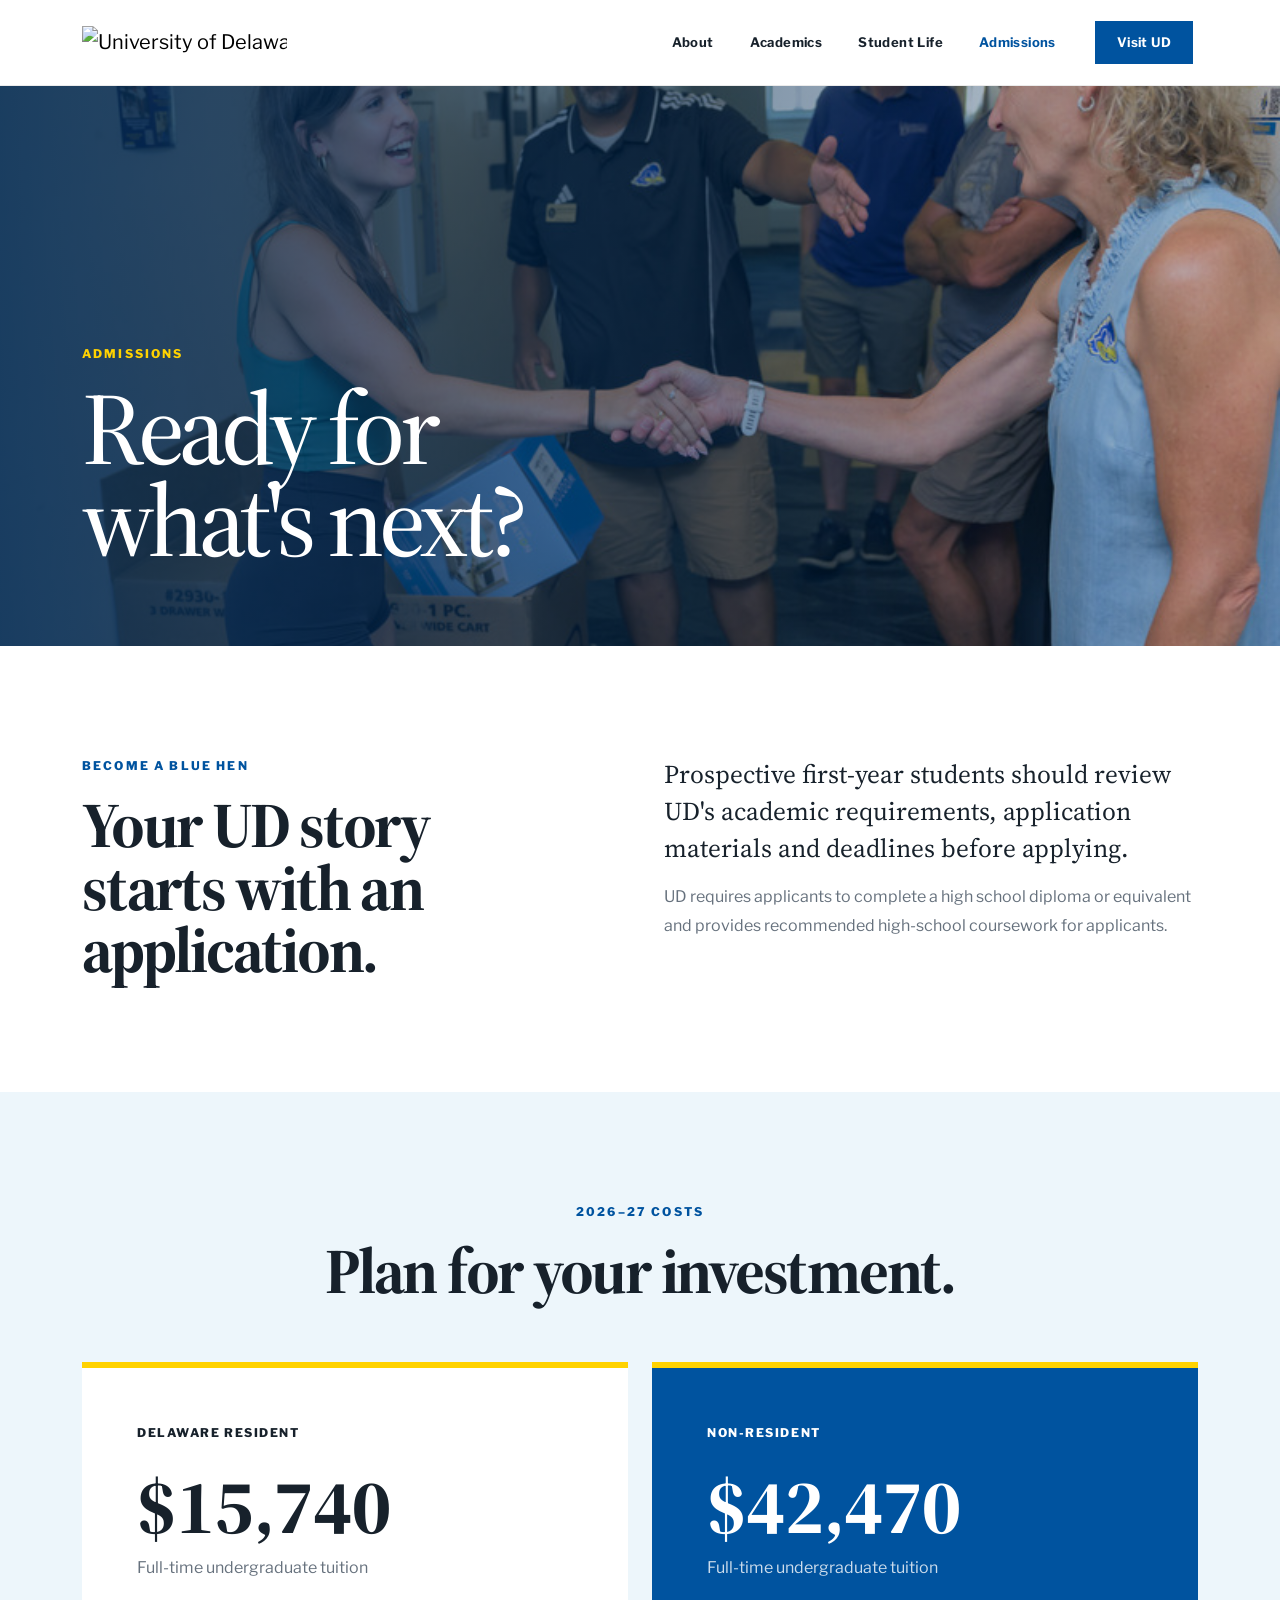
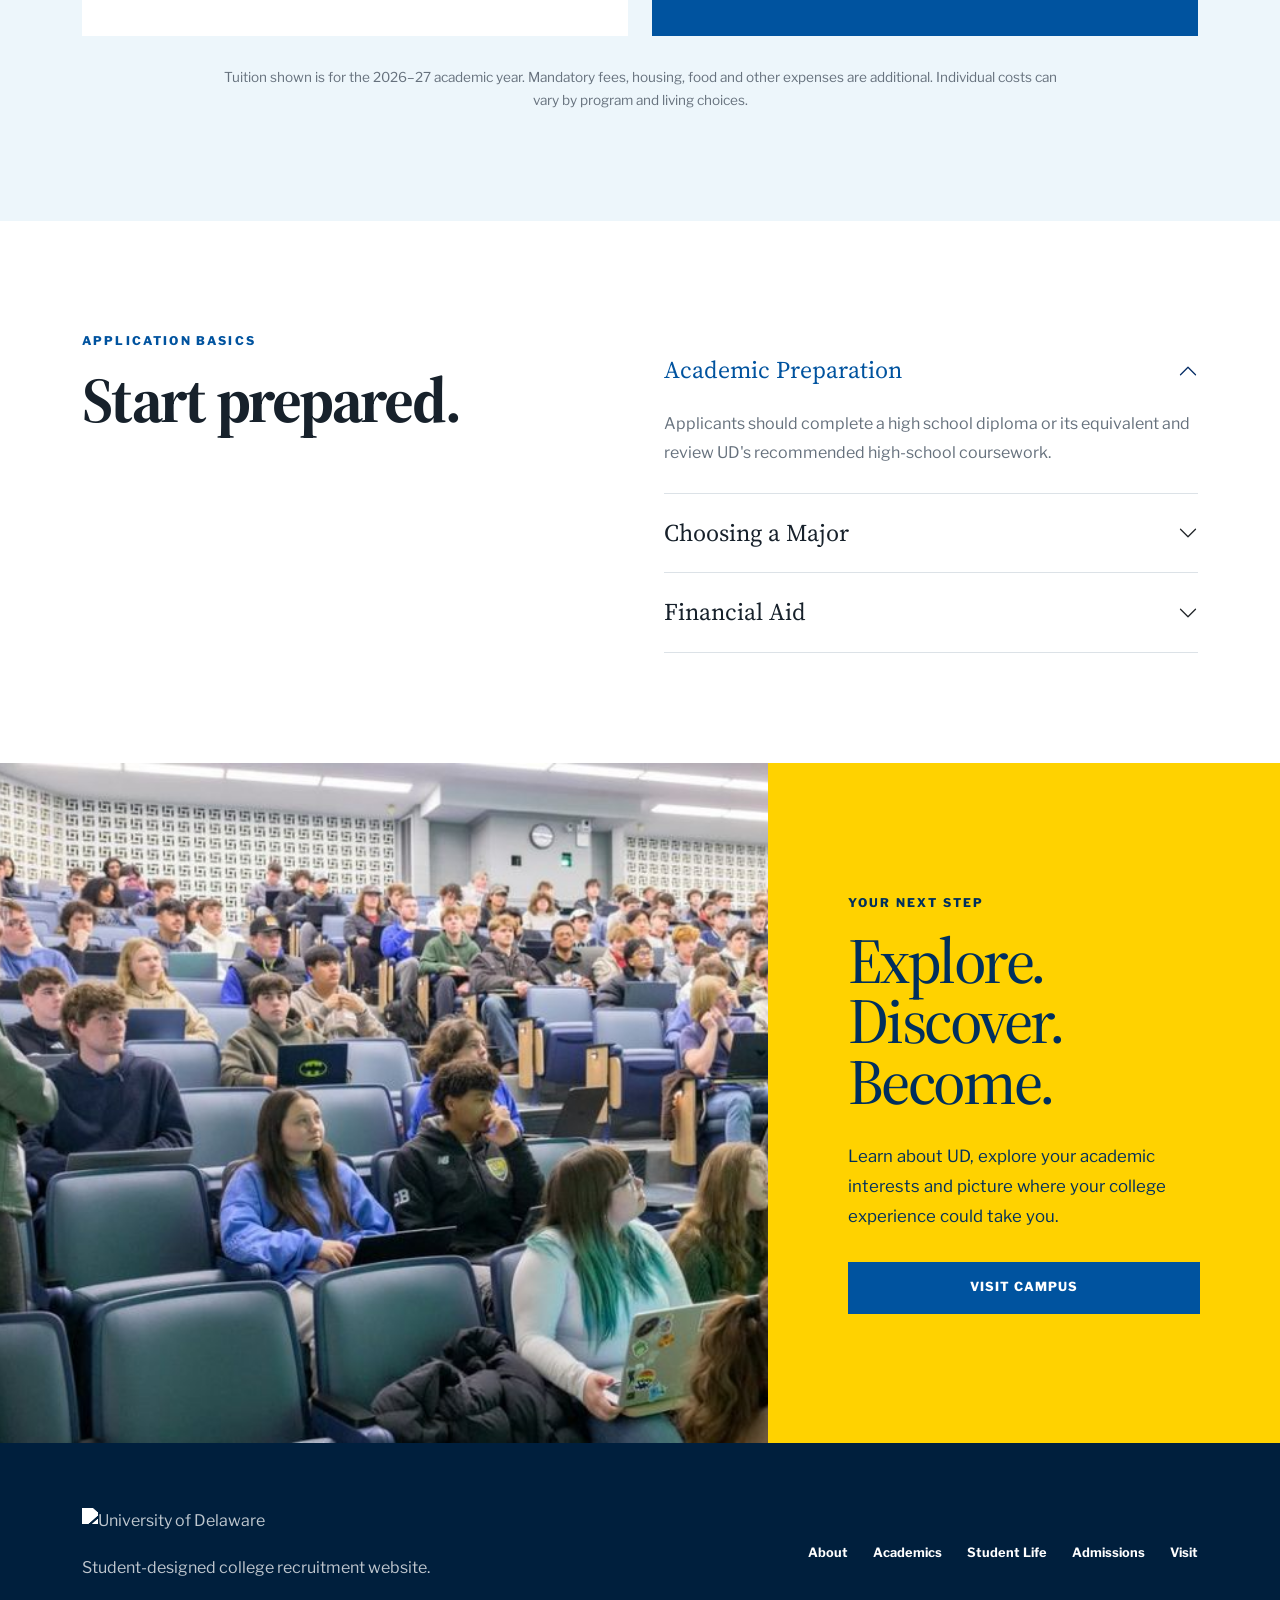
==== admissions.html @ 5d758fdb "2" ====
<!DOCTYPE html>
<html lang="en">

<head>
    <meta charset="UTF-8">
    <meta name="viewport" content="width=device-width, initial-scale=1.0">

    <title>Admissions | University of Delaware</title>

    <link href="https://cdn.jsdelivr.net/npm/bootstrap@5.3.8/dist/css/bootstrap.min.css" rel="stylesheet">

    <link rel="preconnect" href="https://fonts.googleapis.com">
    <link rel="preconnect" href="https://fonts.gstatic.com" crossorigin>

    <link href="https://fonts.googleapis.com/css2?family=Libre+Franklin:wght@400;500;600;700;800&family=Source+Serif+4:opsz,wght@8..60,600;8..60,700&display=swap" rel="stylesheet">

    <link rel="stylesheet" href="style.css">
</head>

<body>

<nav class="navbar navbar-expand-lg ud-navbar sticky-top">
    <div class="container">

        <a class="navbar-brand" href="index.html">
            <img src="ud-wordmark.png" alt="University of Delaware" class="ud-wordmark">
        </a>

        <button class="navbar-toggler" type="button"
                data-bs-toggle="collapse"
                data-bs-target="#mainNav">
            <span class="navbar-toggler-icon"></span>
        </button>

        <div class="collapse navbar-collapse" id="mainNav">
            <ul class="navbar-nav ms-auto align-items-lg-center">
                <li class="nav-item"><a class="nav-link" href="about.html">About</a></li>
                <li class="nav-item"><a class="nav-link" href="academics.html">Academics</a></li>
                <li class="nav-item"><a class="nav-link" href="student-life.html">Student Life</a></li>
                <li class="nav-item"><a class="nav-link active" href="admissions.html">Admissions</a></li>
                <li class="nav-item ms-lg-3"><a class="nav-link nav-cta" href="visit.html">Visit UD</a></li>
            </ul>
        </div>

    </div>
</nav>


<header class="page-hero short-hero">

    <img src="move-in.jpg"
         alt="University of Delaware student"
         class="page-hero-image">

    <div class="page-hero-overlay"></div>

    <div class="container page-hero-content reveal">

        <p class="eyebrow light-eyebrow">ADMISSIONS</p>

        <h1>
            Ready for<br>
            what's next?
        </h1>

    </div>

</header>


<section class="section">

    <div class="container">

        <div class="row g-5">

            <div class="col-lg-5 reveal">

                <p class="eyebrow">BECOME A BLUE HEN</p>

                <h2 class="display-heading">
                    Your UD story starts with an application.
                </h2>

            </div>

            <div class="col-lg-6 offset-lg-1 reveal">

                <p class="large-copy">
                    Prospective first-year students should review
                    UD's academic requirements, application materials
                    and deadlines before applying.
                </p>

                <p class="body-copy">
                    UD requires applicants to complete a high school
                    diploma or equivalent and provides recommended
                    high-school coursework for applicants.
                </p>

            </div>

        </div>

    </div>

</section>


<section class="section light-blue-section">

    <div class="container">

        <div class="center-heading reveal">

            <p class="eyebrow">2026–27 COSTS</p>

            <h2 class="display-heading">
                Plan for your investment.
            </h2>

        </div>

        <div class="row g-4 cost-row">

            <div class="col-md-6 reveal">

                <article class="cost-card">

                    <p>DELAWARE RESIDENT</p>

                    <strong>$15,740</strong>

                    <span>Full-time undergraduate tuition</span>

                </article>

            </div>

            <div class="col-md-6 reveal">

                <article class="cost-card featured-cost">

                    <p>NON-RESIDENT</p>

                    <strong>$42,470</strong>

                    <span>Full-time undergraduate tuition</span>

                </article>

            </div>

        </div>

        <p class="cost-note reveal">
            Tuition shown is for the 2026–27 academic year.
            Mandatory fees, housing, food and other expenses are additional.
            Individual costs can vary by program and living choices.
        </p>

    </div>

</section>


<section class="section">

    <div class="container">

        <div class="row g-5">

            <div class="col-lg-5 reveal">

                <p class="eyebrow">APPLICATION BASICS</p>

                <h2 class="display-heading">
                    Start prepared.
                </h2>

            </div>

            <div class="col-lg-6 offset-lg-1 reveal">

                <div class="accordion ud-accordion"
                     id="admissionsAccordion">

                    <div class="accordion-item">

                        <h2 class="accordion-header">

                            <button class="accordion-button"
                                    type="button"
                                    data-bs-toggle="collapse"
                                    data-bs-target="#requirementOne">

                                Academic Preparation

                            </button>

                        </h2>

                        <div id="requirementOne"
                             class="accordion-collapse collapse show"
                             data-bs-parent="#admissionsAccordion">

                            <div class="accordion-body">
                                Applicants should complete a high school
                                diploma or its equivalent and review UD's
                                recommended high-school coursework.
                            </div>

                        </div>

                    </div>


                    <div class="accordion-item">

                        <h2 class="accordion-header">

                            <button class="accordion-button collapsed"
                                    type="button"
                                    data-bs-toggle="collapse"
                                    data-bs-target="#requirementTwo">

                                Choosing a Major

                            </button>

                        </h2>

                        <div id="requirementTwo"
                             class="accordion-collapse collapse"
                             data-bs-parent="#admissionsAccordion">

                            <div class="accordion-body">
                                Explore UD's many undergraduate areas
                                of study before selecting the academic
                                path that interests you.
                            </div>

                        </div>

                    </div>


                    <div class="accordion-item">

                        <h2 class="accordion-header">

                            <button class="accordion-button collapsed"
                                    type="button"
                                    data-bs-toggle="collapse"
                                    data-bs-target="#requirementThree">

                                Financial Aid

                            </button>

                        </h2>

                        <div id="requirementThree"
                             class="accordion-collapse collapse"
                             data-bs-parent="#admissionsAccordion">

                            <div class="accordion-body">
                                Students can explore financial aid,
                                scholarships and UD's Net Price Calculator
                                while planning for college costs.
                            </div>

                        </div>

                    </div>

                </div>

            </div>

        </div>

    </div>

</section>


<section class="split-feature">

    <div class="split-image reveal">
        <img src="classroom.jpg"
             alt="University of Delaware students in class">
    </div>

    <div class="split-copy yellow-panel reveal">

        <p class="eyebrow">YOUR NEXT STEP</p>

        <h2>
            Explore.<br>
            Discover.<br>
            Become.
        </h2>

        <p>
            Learn about UD, explore your academic interests
            and picture where your college experience could take you.
        </p>

        <a href="visit.html" class="button-blue">
            Visit Campus
        </a>

    </div>

</section>


<footer class="site-footer">
    <div class="container footer-grid">
        <div>
            <img src="ud-wordmark.png" alt="University of Delaware" class="footer-logo">
            <p>Student-designed college recruitment website.</p>
        </div>

        <div class="footer-links">
            <a href="about.html">About</a>
            <a href="academics.html">Academics</a>
            <a href="student-life.html">Student Life</a>
            <a href="admissions.html">Admissions</a>
            <a href="visit.html">Visit</a>
        </div>
    </div>
</footer>

<script src="https://cdn.jsdelivr.net/npm/bootstrap@5.3.8/dist/js/bootstrap.bundle.min.js"></script>
<script src="script.js"></script>

</body>
</html>
---- style.css ----
/* =========================
   VARIABLES
========================= */

:root {
    --ud-blue: #00539f;
    --ud-dark-blue: #003b70;
    --ud-deep-blue: #002f5d;
    --ud-yellow: #ffd200;

    --white: #ffffff;
    --cream: #f8f6f0;
    --light-blue: #edf6fb;
    --soft-gray: #f4f5f6;

    --text: #17212b;
    --muted: #66717d;

    --border: #dce2e7;

    --serif: "Source Serif 4", Georgia, serif;
    --sans: "Libre Franklin", Arial, sans-serif;
}


/* =========================
   GLOBAL
========================= */

* {
    box-sizing: border-box;
}

html {
    scroll-behavior: smooth;
}

body {
    margin: 0;

    color: var(--text);
    background: var(--white);

    font-family: var(--sans);

    line-height: 1.65;
}

img {
    display: block;

    max-width: 100%;
}

a {
    text-decoration: none;
}

.section {
    padding: 110px 0;
}

.eyebrow {
    margin-bottom: 18px;

    color: var(--ud-blue);

    font-size: 0.75rem;
    font-weight: 800;

    letter-spacing: 0.18em;

    text-transform: uppercase;
}

.light-eyebrow {
    color: var(--ud-yellow);
}

.display-heading {
    margin: 0;

    font-family: var(--serif);

    font-size: clamp(2.5rem, 5vw, 4.8rem);
    font-weight: 700;

    line-height: 0.98;

    letter-spacing: -0.035em;
}

.large-copy {
    font-family: var(--serif);

    font-size: 1.6rem;

    line-height: 1.45;
}

.body-copy {
    color: var(--muted);

    font-size: 1rem;

    line-height: 1.8;
}

.center-heading {
    max-width: 800px;

    margin: 0 auto 60px;

    text-align: center;
}

.section-heading {
    margin-bottom: 60px;
}


/* =========================
   NAVBAR
========================= */

.ud-navbar {
    min-height: 86px;

    background: var(--white);

    border-bottom: 1px solid rgba(0, 0, 0, 0.08);
}

.ud-wordmark {
    width: 205px;
    height: auto;
}

.ud-navbar .nav-link {
    margin: 0 5px;

    padding: 12px 13px !important;

    color: var(--text);

    font-size: 0.82rem;
    font-weight: 700;

    letter-spacing: 0.03em;
}

.ud-navbar .nav-link:hover,
.ud-navbar .nav-link.active {
    color: var(--ud-blue);
}

.ud-navbar .nav-cta {
    padding: 11px 22px !important;

    color: var(--white) !important;
    background: var(--ud-blue);

    border-radius: 0;
}

.ud-navbar .nav-cta:hover {
    background: var(--ud-dark-blue);
}


/* =========================
   BUTTONS
========================= */

.button-yellow,
.button-blue,
.button-outline {
    display: inline-flex;

    align-items: center;
    justify-content: center;

    min-height: 52px;

    padding: 0 28px;

    font-size: 0.78rem;
    font-weight: 800;

    letter-spacing: 0.08em;

    text-transform: uppercase;

    transition:
        transform 0.25s ease,
        background 0.25s ease,
        color 0.25s ease;
}

.button-yellow {
    color: var(--text);

    background: var(--ud-yellow);
}

.button-yellow:hover {
    color: var(--text);

    transform: translateY(-3px);
}

.button-blue {
    color: var(--white);

    background: var(--ud-blue);
}

.button-blue:hover {
    color: var(--white);

    background: var(--ud-dark-blue);

    transform: translateY(-3px);
}

.button-outline {
    color: var(--white);

    border: 1px solid rgba(255, 255, 255, 0.75);
}

.button-outline:hover {
    color: var(--ud-dark-blue);

    background: var(--white);

    transform: translateY(-3px);
}

.text-link {
    display: inline-block;

    margin-top: 15px;

    color: var(--ud-blue);

    font-weight: 800;
}

.text-link:hover {
    color: var(--ud-dark-blue);
}


/* =========================
   HOME HERO
========================= */

.home-hero {
    position: relative;

    display: flex;
    align-items: center;

    min-height: calc(100vh - 86px);

    overflow: hidden;

    background: var(--ud-dark-blue);
}

.hero-video {
    position: absolute;
    inset: 0;

    width: 100%;
    height: 100%;

    object-fit: cover;
}

.hero-overlay {
    position: absolute;
    inset: 0;

    background:
        linear-gradient(
            90deg,
            rgba(0, 38, 76, 0.88) 0%,
            rgba(0, 49, 94, 0.66) 42%,
            rgba(0, 30, 65, 0.15) 78%
        );
}

.hero-content {
    position: relative;

    z-index: 2;

    padding-top: 80px;
    padding-bottom: 100px;

    color: var(--white);
}

.hero-content h1 {
    max-width: 850px;

    margin: 0 0 28px;

    font-family: var(--serif);

    font-size: clamp(4rem, 8vw, 7.8rem);
    font-weight: 700;

    line-height: 0.87;

    letter-spacing: -0.055em;
}

.hero-description {
    max-width: 620px;

    margin-bottom: 35px;

    font-size: 1.25rem;

    line-height: 1.6;
}

.hero-buttons {
    display: flex;

    flex-wrap: wrap;

    gap: 14px;
}

.video-control {
    position: absolute;

    left: 28px;
    bottom: 26px;

    z-index: 4;

    padding: 10px 16px;

    color: var(--white);

    background: rgba(0, 36, 72, 0.65);

    border: 1px solid rgba(255, 255, 255, 0.6);

    font-family: var(--sans);

    font-size: 0.7rem;
    font-weight: 700;

    letter-spacing: 0.06em;

    backdrop-filter: blur(8px);

    cursor: pointer;
}


/* =========================
   IDENTITY STRIP
========================= */

.identity-strip {
    padding: 23px 0;

    background: var(--ud-yellow);
}

.identity-items {
    display: flex;

    justify-content: center;
    align-items: center;

    flex-wrap: wrap;

    gap: 28px;

    color: var(--ud-deep-blue);

    font-size: 0.78rem;
    font-weight: 800;

    letter-spacing: 0.15em;
}

.identity-dot {
    font-size: 0.5rem;
}


/* =========================
   INTRO
========================= */

.intro-section {
    background: var(--cream);
}


/* =========================
   SPLIT FEATURE
========================= */

.split-feature {
    display: grid;

    grid-template-columns: 1.2fr 0.8fr;

    min-height: 680px;
}

.split-image {
    min-height: 620px;
}

.split-image img {
    width: 100%;
    height: 100%;

    object-fit: cover;
}

.split-copy {
    display: flex;

    flex-direction: column;
    justify-content: center;

    padding: 80px;
}

.split-copy h2 {
    margin-bottom: 28px;

    font-family: var(--serif);

    font-size: clamp(3rem, 5vw, 5rem);

    line-height: 0.95;

    letter-spacing: -0.04em;
}

.split-copy p:not(.eyebrow) {
    max-width: 530px;

    margin-bottom: 30px;

    font-size: 1.05rem;

    line-height: 1.8;
}

.blue-panel {
    color: var(--white);

    background: var(--ud-blue);
}

.yellow-panel {
    color: var(--ud-deep-blue);

    background: var(--ud-yellow);
}

.yellow-panel .eyebrow {
    color: var(--ud-deep-blue);
}


/* =========================
   STATS
========================= */

.stats-section {
    background: var(--white);
}

.stat-card {
    height: 100%;

    padding: 40px 25px;

    border-top: 5px solid var(--ud-yellow);

    background: var(--light-blue);
}

.stat-card strong {
    display: block;

    color: var(--ud-blue);

    font-family: var(--serif);

    font-size: clamp(2.5rem, 5vw, 4.3rem);

    line-height: 1;
}

.stat-card span {
    display: block;

    margin-top: 15px;

    color: var(--muted);

    font-size: 0.82rem;
    font-weight: 700;

    letter-spacing: 0.06em;

    text-transform: uppercase;
}


/* =========================
   EXPERIENCE
========================= */

.experience-section {
    padding: 110px 0;

    background: var(--cream);
}

.experience-photo {
    position: relative;
}

.experience-photo::after {
    content: "";

    position: absolute;

    right: -20px;
    bottom: -20px;

    width: 45%;
    height: 45%;

    z-index: 0;

    background: var(--ud-yellow);
}

.experience-photo img {
    position: relative;

    z-index: 1;

    width: 100%;
    height: 580px;

    object-fit: cover;
}


/* =========================
   PATHS
========================= */

.path-section {
    background: var(--white);
}

.path-card {
    height: 100%;

    padding: 42px;

    border: 1px solid var(--border);

    transition:
        transform 0.25s ease,
        border-color 0.25s ease;
}

.path-card:hover {
    transform: translateY(-8px);

    border-color: var(--ud-blue);
}

.path-number {
    display: block;

    margin-bottom: 45px;

    color: var(--ud-blue);

    font-size: 0.75rem;
    font-weight: 800;
}

.path-card h3 {
    margin-bottom: 18px;

    font-family: var(--serif);

    font-size: 2.3rem;
}

.path-card p {
    min-height: 90px;

    color: var(--muted);
}

.path-card a {
    color: var(--ud-blue);

    font-weight: 800;
}


/* =========================
   PHOTO CTA
========================= */

.photo-cta,
.visit-final {
    position: relative;

    min-height: 650px;

    overflow: hidden;
}

.photo-cta-image,
.visit-final > img {
    position: absolute;
    inset: 0;

    width: 100%;
    height: 100%;

    object-fit: cover;
}

.photo-cta-overlay,
.visit-final-overlay {
    position: absolute;
    inset: 0;

    background:
        linear-gradient(
            90deg,
            rgba(0, 43, 84, 0.88),
            rgba(0, 43, 84, 0.35)
        );
}

.photo-cta-content,
.visit-final-content {
    position: relative;

    z-index: 2;

    display: flex;

    flex-direction: column;
    justify-content: center;
    align-items: flex-start;

    min-height: 650px;

    color: var(--white);
}

.photo-cta-content h2,
.visit-final-content h2 {
    margin-bottom: 30px;

    font-family: var(--serif);

    font-size: clamp(3.5rem, 6vw, 6rem);

    line-height: 0.95;

    letter-spacing: -0.04em;
}

.cta-mark {
    width: 70px;

    margin-bottom: 28px;
}


/* =========================
   PAGE HERO
========================= */

.page-hero {
    position: relative;

    display: flex;
    align-items: flex-end;

    min-height: 660px;

    overflow: hidden;
}

.short-hero {
    min-height: 560px;
}

.page-hero-image {
    position: absolute;
    inset: 0;

    width: 100%;
    height: 100%;

    object-fit: cover;
}

.page-hero-overlay {
    position: absolute;
    inset: 0;

    background:
        linear-gradient(
            90deg,
            rgba(0, 42, 83, 0.86),
            rgba(0, 42, 83, 0.2)
        );
}

.page-hero-content {
    position: relative;

    z-index: 2;

    padding-bottom: 80px;

    color: var(--white);
}

.page-hero-content h1 {
    margin: 0;

    font-family: var(--serif);

    font-size: clamp(4rem, 8vw, 7rem);

    line-height: 0.9;

    letter-spacing: -0.05em;
}


/* =========================
   INFO CARDS
========================= */

.light-blue-section {
    background: var(--light-blue);
}

.info-card,
.visit-card {
    height: 100%;

    padding: 42px;

    background: var(--white);

    border-bottom: 5px solid var(--ud-yellow);
}

.info-card span,
.visit-card span {
    color: var(--ud-blue);

    font-size: 0.75rem;
    font-weight: 800;
}

.info-card h3,
.visit-card h3 {
    margin: 28px 0 16px;

    font-family: var(--serif);

    font-size: 2rem;
}

.info-card p,
.visit-card p {
    color: var(--muted);
}


/* =========================
   IMAGE STORY
========================= */

.image-story {
    display: grid;

    grid-template-columns: 1fr 1fr;

    min-height: 650px;
}

.image-story-photo img {
    width: 100%;
    height: 100%;

    object-fit: cover;
}

.image-story-copy {
    display: flex;

    flex-direction: column;
    justify-content: center;

    padding: 80px;

    background: var(--cream);
}


/* =========================
   FINAL BLUE CTA
========================= */

.final-blue-cta {
    padding: 100px 0;

    color: var(--white);

    background: var(--ud-deep-blue);

    text-align: center;
}

.final-blue-cta h2 {
    max-width: 900px;

    margin: 0 auto 35px;

    font-family: var(--serif);

    font-size: clamp(3rem, 5vw, 5.5rem);

    line-height: 1;
}


/* =========================
   PROGRAM FILTER
========================= */

.program-filters {
    display: flex;

    justify-content: center;
    flex-wrap: wrap;

    gap: 10px;

    margin-bottom: 45px;
}

.filter-button {
    padding: 11px 20px;

    color: var(--ud-blue);

    background: var(--white);

    border: 1px solid var(--ud-blue);

    font-family: var(--sans);

    font-size: 0.75rem;
    font-weight: 800;

    cursor: pointer;

    transition: 0.2s ease;
}

.filter-button:hover,
.filter-button.active {
    color: var(--white);

    background: var(--ud-blue);
}

.program-hidden {
    display: none;
}

.academic-card {
    height: 100%;

    min-height: 270px;

    padding: 35px;

    background: var(--white);

    border-top: 6px solid var(--ud-yellow);
}

.academic-card > span {
    color: var(--ud-blue);

    font-size: 0.7rem;
    font-weight: 800;

    letter-spacing: 0.12em;
}

.academic-card h3 {
    margin: 35px 0 15px;

    font-family: var(--serif);

    font-size: 2rem;
}

.academic-card p {
    color: var(--muted);
}


/* =========================
   STUDENT LIFE
========================= */

.student-grid-section {
    padding: 20px 0 110px;

    background: var(--white);
}

.photo-card {
    position: relative;

    min-height: 540px;

    overflow: hidden;
}

.photo-card img {
    position: absolute;
    inset: 0;

    width: 100%;
    height: 100%;

    object-fit: cover;

    transition: transform 0.45s ease;
}

.photo-card:hover img {
    transform: scale(1.04);
}

.photo-card::after {
    content: "";

    position: absolute;
    inset: 0;

    background:
        linear-gradient(
            0deg,
            rgba(0, 35, 70, 0.9),
            rgba(0, 35, 70, 0.05) 65%
        );
}

.photo-card-copy {
    position: absolute;

    left: 35px;
    right: 35px;
    bottom: 32px;

    z-index: 2;

    color: var(--white);
}

.photo-card-copy span {
    color: var(--ud-yellow);

    font-weight: 800;
}

.photo-card-copy h3 {
    margin: 8px 0;

    font-family: var(--serif);

    font-size: 2.5rem;
}

.photo-card-copy p {
    max-width: 520px;

    margin: 0;
}

.mascot-section {
    padding: 110px 0;

    background: var(--ud-yellow);
}

.mascot-photo {
    width: 100%;
    height: 520px;

    object-fit: cover;
}

.blue-hen-mark {
    width: 120px;

    margin-bottom: 25px;
}


/* =========================
   COST
========================= */

.cost-card {
    height: 100%;

    padding: 55px;

    background: var(--white);

    border-top: 6px solid var(--ud-yellow);
}

.featured-cost {
    color: var(--white);

    background: var(--ud-blue);
}

.cost-card p {
    font-size: 0.75rem;
    font-weight: 800;

    letter-spacing: 0.13em;
}

.cost-card strong {
    display: block;

    margin: 25px 0 10px;

    font-family: var(--serif);

    font-size: clamp(3rem, 6vw, 5rem);

    line-height: 1;
}

.cost-card span {
    color: var(--muted);
}

.featured-cost span {
    color: rgba(255, 255, 255, 0.8);
}

.cost-note {
    max-width: 850px;

    margin: 30px auto 0;

    color: var(--muted);

    text-align: center;

    font-size: 0.85rem;
}


/* =========================
   ACCORDION
========================= */

.ud-accordion .accordion-item {
    border: 0;

    border-bottom: 1px solid var(--border);

    border-radius: 0;
}

.ud-accordion .accordion-button {
    padding: 25px 0;

    color: var(--text);

    background: transparent;

    box-shadow: none;

    font-family: var(--serif);

    font-size: 1.5rem;
}

.ud-accordion .accordion-button:not(.collapsed) {
    color: var(--ud-blue);
}

.ud-accordion .accordion-body {
    padding: 0 0 25px;

    color: var(--muted);

    line-height: 1.8;
}


/* =========================
   VISIT
========================= */

.visit-gallery {
    display: grid;

    grid-template-columns: 1.4fr 0.8fr;

    grid-template-rows: 320px 320px;

    gap: 8px;
}

.visit-photo-large {
    grid-row: 1 / 3;
}

.visit-photo img {
    width: 100%;
    height: 100%;

    object-fit: cover;
}


/* =========================
   FOOTER
========================= */

.site-footer {
    padding: 65px 0;

    color: rgba(255, 255, 255, 0.75);

    background: #001f3d;
}

.footer-grid {
    display: flex;

    justify-content: space-between;

    gap: 50px;
}

.footer-logo {
    width: 220px;

    margin-bottom: 20px;

    filter: brightness(0) invert(1);
}

.footer-links {
    display: flex;

    flex-wrap: wrap;

    align-items: center;

    gap: 25px;
}

.footer-links a {
    color: var(--white);

    font-size: 0.8rem;
    font-weight: 700;
}

.footer-links a:hover {
    color: var(--ud-yellow);
}


/* =========================
   SCROLL REVEAL
========================= */

.reveal {
    opacity: 0;

    transform: translateY(28px);

    transition:
        opacity 0.7s ease,
        transform 0.7s ease;
}

.reveal-visible {
    opacity: 1;

    transform: translateY(0);
}


/* =========================
   TABLET
========================= */

@media (max-width: 991px) {

    .section {
        padding: 85px 0;
    }

    .ud-navbar {
        min-height: 76px;
    }

    .ud-wordmark {
        width: 175px;
    }

    .navbar-collapse {
        padding: 20px 0;
    }

    .ud-navbar .nav-link {
        padding: 12px 0 !important;
    }

    .ud-navbar .nav-cta {
        display: inline-block;

        margin-top: 8px;

        padding: 11px 20px !important;
    }

    .home-hero {
        min-height: 760px;
    }

    .split-feature {
        grid-template-columns: 1fr;
    }

    .split-image {
        min-height: 500px;
    }

    .split-copy {
        padding: 70px 45px;
    }

    .image-story {
        grid-template-columns: 1fr;
    }

    .image-story-photo {
        min-height: 500px;
    }

    .image-story-copy {
        padding: 70px 45px;
    }

    .experience-photo img {
        height: 480px;
    }

    .visit-gallery {
        grid-template-columns: 1fr 1fr;

        grid-template-rows: 500px 320px;
    }

    .visit-photo-large {
        grid-column: 1 / 3;
        grid-row: auto;
    }

}


/* =========================
   MOBILE
========================= */

@media (max-width: 767px) {

    .section {
        padding: 70px 0;
    }

    .display-heading {
        font-size: 2.7rem;
    }

    .large-copy {
        font-size: 1.3rem;
    }

    .home-hero {
        min-height: 700px;
    }

    .hero-content {
        padding-top: 60px;
        padding-bottom: 90px;
    }

    .hero-content h1 {
        font-size: 4rem;
    }

    .hero-description {
        font-size: 1rem;
    }

    .hero-buttons {
        flex-direction: column;

        align-items: flex-start;
    }

    .video-control {
        left: 16px;
        bottom: 16px;
    }

    .identity-items {
        gap: 12px;

        font-size: 0.64rem;
    }

    .identity-dot {
        display: none;
    }

    .split-image {
        min-height: 360px;
    }

    .split-copy {
        padding: 60px 25px;
    }

    .split-copy h2 {
        font-size: 3rem;
    }

    .page-hero,
    .short-hero {
        min-height: 500px;
    }

    .page-hero-content {
        padding-bottom: 55px;
    }

    .page-hero-content h1 {
        font-size: 4rem;
    }

    .experience-photo img {
        height: 390px;
    }

    .experience-photo::after {
        right: -8px;
        bottom: -8px;
    }

    .path-card {
        padding: 32px;
    }

    .photo-cta,
    .photo-cta-content,
    .visit-final,
    .visit-final-content {
        min-height: 560px;
    }

    .photo-cta-content h2,
    .visit-final-content h2 {
        font-size: 3.6rem;
    }

    .image-story-photo {
        min-height: 380px;
    }

    .image-story-copy {
        padding: 60px 25px;
    }

    .photo-card {
        min-height: 450px;
    }

    .mascot-photo {
        height: 400px;
    }

    .cost-card {
        padding: 38px 28px;
    }

    .visit-gallery {
        display: block;
    }

    .visit-photo {
        height: 330px;

        margin-bottom: 8px;
    }

    .footer-grid {
        flex-direction: column;
    }

    .footer-links {
        flex-direction: column;

        align-items: flex-start;

        gap: 12px;
    }

}


/* =========================
   REDUCED MOTION
========================= */

@media (prefers-reduced-motion: reduce) {

    html {
        scroll-behavior: auto;
    }

    .reveal {
        opacity: 1;

        transform: none;

        transition: none;
    }

}
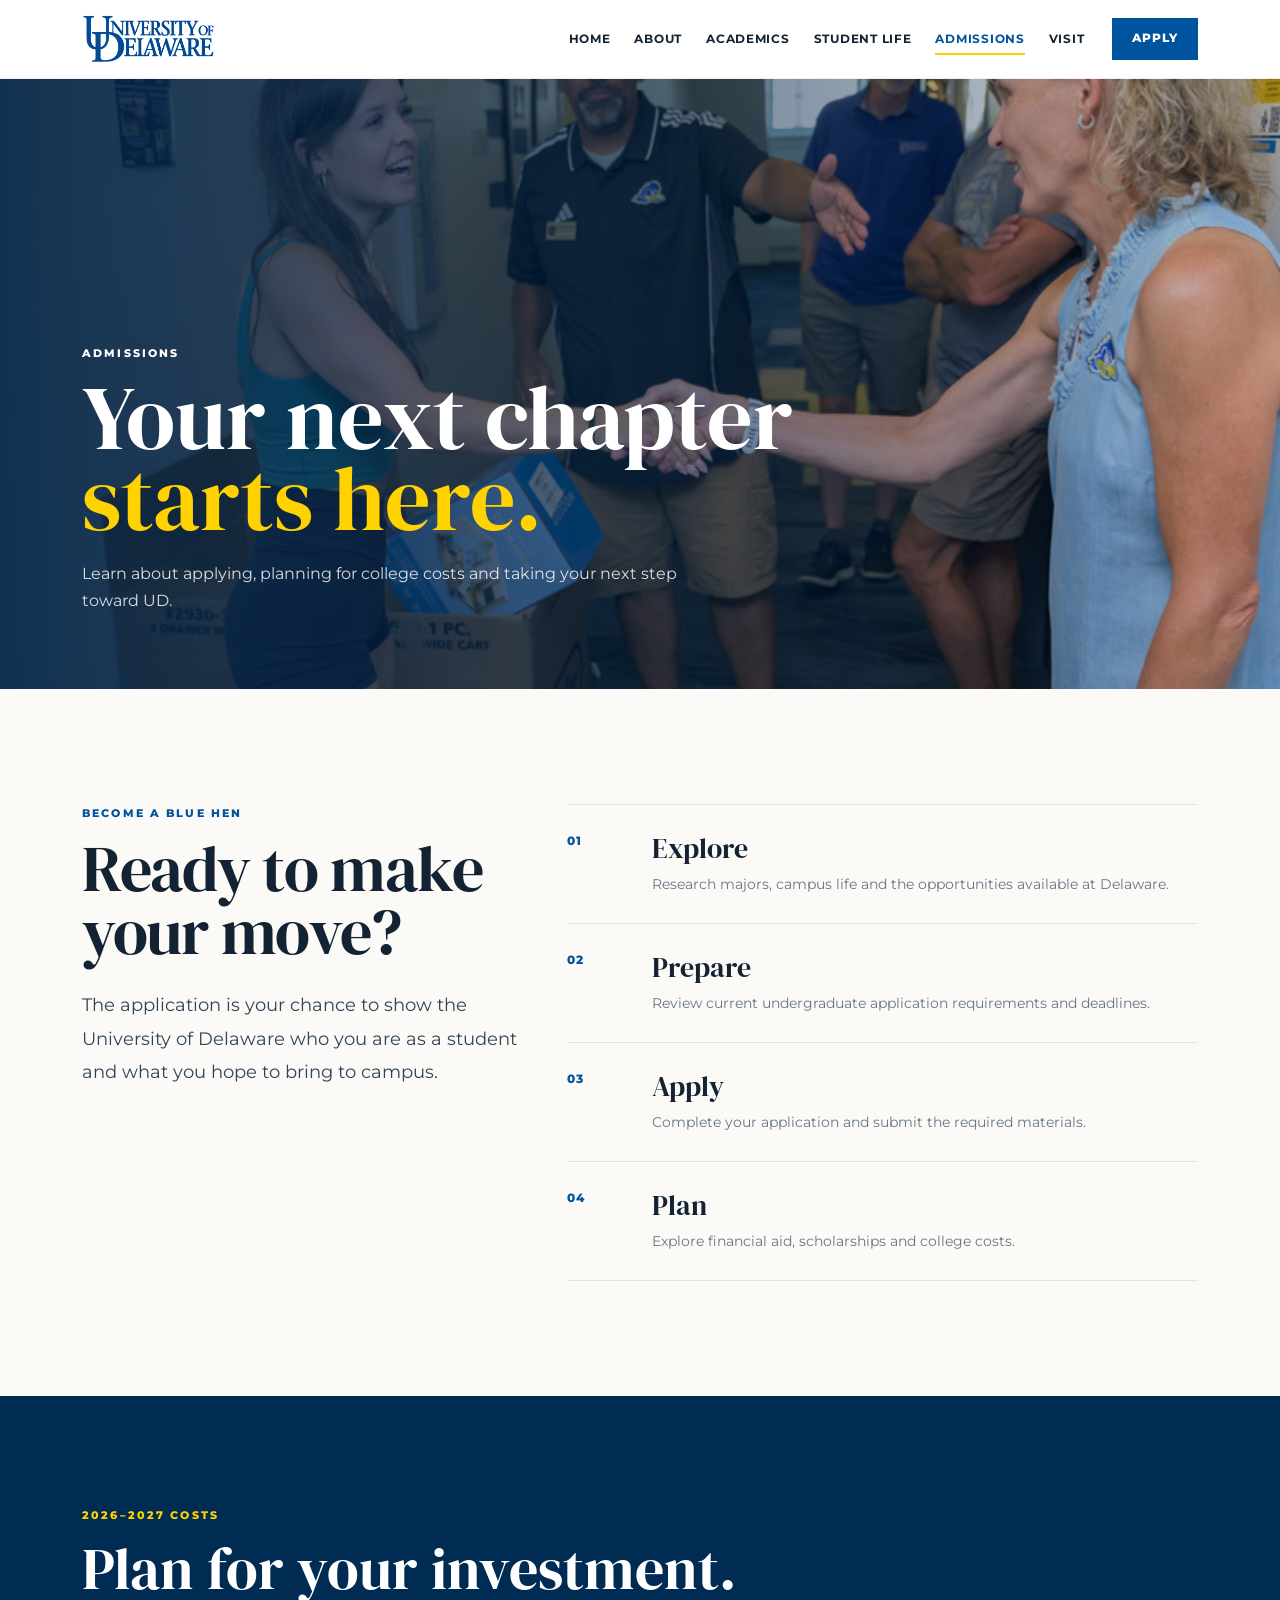
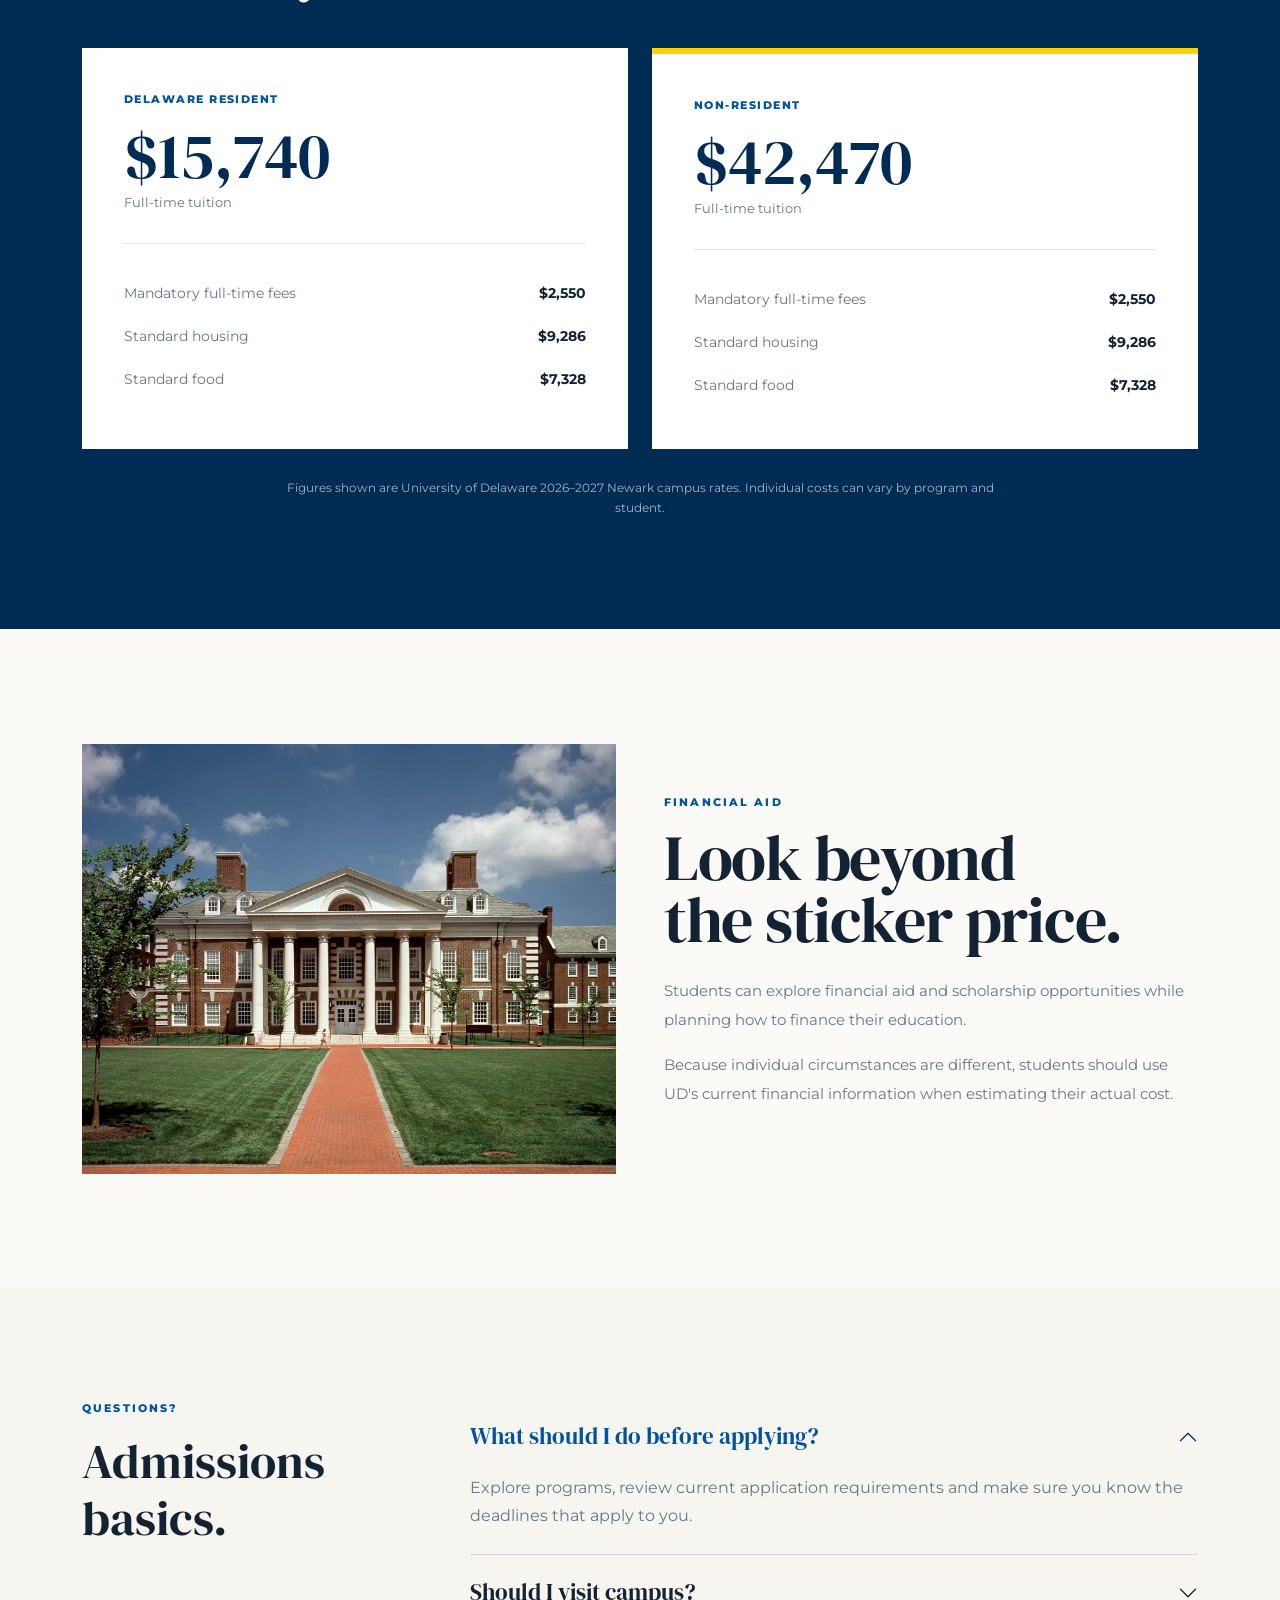
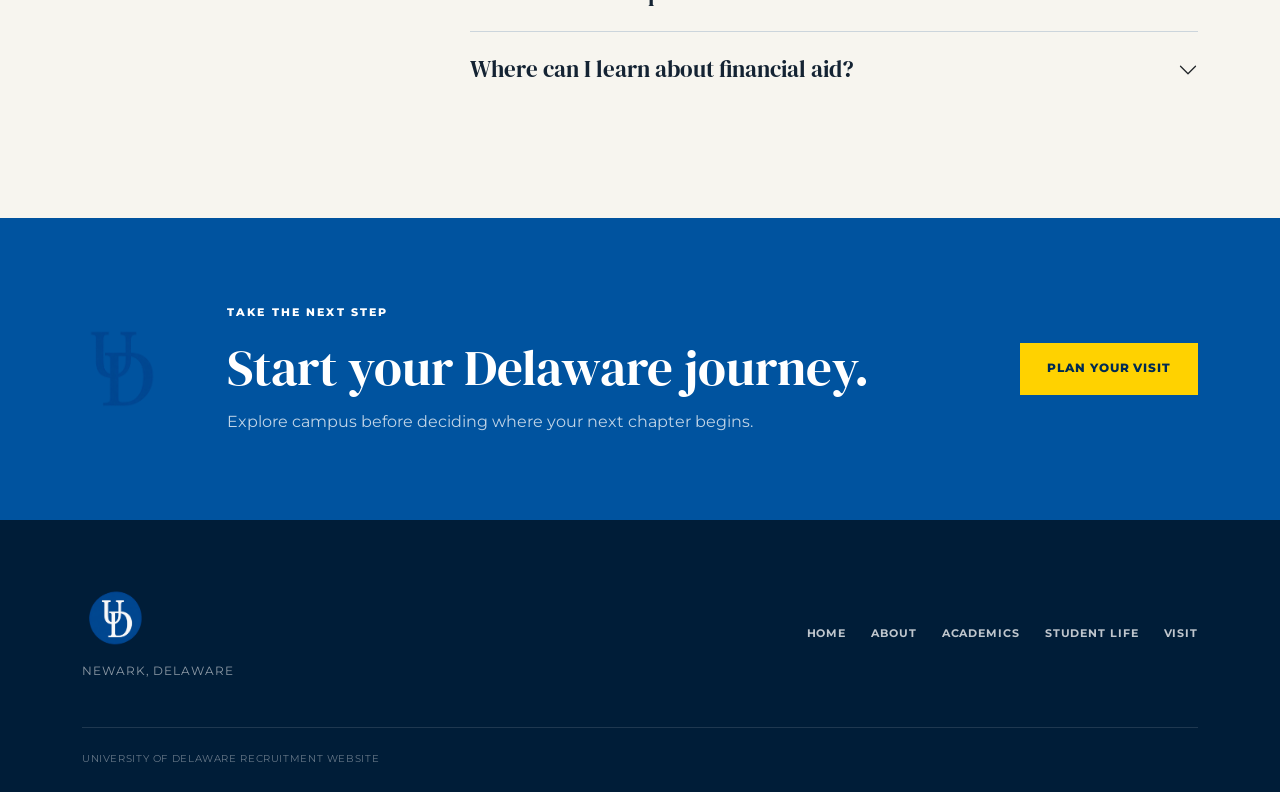
==== commit d7127857: "3" ====
--- a/admissions.html
+++ b/admissions.html
@@ -1,339 +1,492 @@
 <!DOCTYPE html>
 <html lang="en">
-
 <head>
-    <meta charset="UTF-8">
-    <meta name="viewport" content="width=device-width, initial-scale=1.0">
-
-    <title>Admissions | University of Delaware</title>
-
-    <link href="https://cdn.jsdelivr.net/npm/bootstrap@5.3.8/dist/css/bootstrap.min.css" rel="stylesheet">
-
-    <link rel="preconnect" href="https://fonts.googleapis.com">
-    <link rel="preconnect" href="https://fonts.gstatic.com" crossorigin>
-
-    <link href="https://fonts.googleapis.com/css2?family=Libre+Franklin:wght@400;500;600;700;800&family=Source+Serif+4:opsz,wght@8..60,600;8..60,700&display=swap" rel="stylesheet">
-
-    <link rel="stylesheet" href="style.css">
+  <meta charset="UTF-8">
+  <meta name="viewport" content="width=device-width, initial-scale=1.0">
+
+  <title>Admissions | University of Delaware</title>
+
+  <link rel="preconnect" href="https://fonts.googleapis.com">
+  <link rel="preconnect" href="https://fonts.gstatic.com" crossorigin>
+
+  <link href="https://fonts.googleapis.com/css2?family=DM+Serif+Display&family=Montserrat:wght@400;500;600;700;800&display=swap" rel="stylesheet">
+
+  <link href="https://cdn.jsdelivr.net/npm/bootstrap@5.3.3/dist/css/bootstrap.min.css" rel="stylesheet">
+
+  <link rel="stylesheet" href="style.css">
 </head>
 
 <body>
 
 <nav class="navbar navbar-expand-lg ud-navbar sticky-top">
-    <div class="container">
-
-        <a class="navbar-brand" href="index.html">
-            <img src="ud-wordmark.png" alt="University of Delaware" class="ud-wordmark">
-        </a>
-
-        <button class="navbar-toggler" type="button"
-                data-bs-toggle="collapse"
-                data-bs-target="#mainNav">
-            <span class="navbar-toggler-icon"></span>
-        </button>
-
-        <div class="collapse navbar-collapse" id="mainNav">
-            <ul class="navbar-nav ms-auto align-items-lg-center">
-                <li class="nav-item"><a class="nav-link" href="about.html">About</a></li>
-                <li class="nav-item"><a class="nav-link" href="academics.html">Academics</a></li>
-                <li class="nav-item"><a class="nav-link" href="student-life.html">Student Life</a></li>
-                <li class="nav-item"><a class="nav-link active" href="admissions.html">Admissions</a></li>
-                <li class="nav-item ms-lg-3"><a class="nav-link nav-cta" href="visit.html">Visit UD</a></li>
-            </ul>
+  <div class="container">
+
+    <a class="navbar-brand" href="index.html">
+      <img src="delaware-wordmark.png"
+           alt="University of Delaware"
+           class="nav-logo">
+    </a>
+
+    <button class="navbar-toggler"
+            type="button"
+            data-bs-toggle="collapse"
+            data-bs-target="#mainNav">
+      <span class="navbar-toggler-icon"></span>
+    </button>
+
+    <div class="collapse navbar-collapse" id="mainNav">
+
+      <ul class="navbar-nav ms-auto align-items-lg-center">
+
+        <li class="nav-item">
+          <a class="nav-link" href="index.html">Home</a>
+        </li>
+
+        <li class="nav-item">
+          <a class="nav-link" href="about.html">About</a>
+        </li>
+
+        <li class="nav-item">
+          <a class="nav-link" href="academics.html">Academics</a>
+        </li>
+
+        <li class="nav-item">
+          <a class="nav-link" href="student-life.html">Student Life</a>
+        </li>
+
+        <li class="nav-item">
+          <a class="nav-link active" href="admissions.html">Admissions</a>
+        </li>
+
+        <li class="nav-item">
+          <a class="nav-link" href="visit.html">Visit</a>
+        </li>
+
+        <li class="nav-item ms-lg-3">
+          <a class="nav-cta" href="#apply">Apply</a>
+        </li>
+
+      </ul>
+
+    </div>
+  </div>
+</nav>
+
+
+<header class="page-hero">
+
+  <img src="move-in.jpg"
+       alt="Student arriving at University of Delaware"
+       class="page-hero-image">
+
+  <div class="page-hero-overlay"></div>
+
+  <div class="container page-hero-content">
+
+    <p class="eyebrow light">ADMISSIONS</p>
+
+    <h1>
+      Your next chapter<br>
+      <span>starts here.</span>
+    </h1>
+
+    <p>
+      Learn about applying, planning for college costs
+      and taking your next step toward UD.
+    </p>
+
+  </div>
+
+</header>
+
+
+<section class="section">
+  <div class="container">
+
+    <div class="row g-5">
+
+      <div class="col-lg-5 reveal">
+
+        <p class="eyebrow">BECOME A BLUE HEN</p>
+
+        <h2 class="display-heading">
+          Ready to make<br>
+          your move?
+        </h2>
+
+        <p class="large-copy">
+          The application is your chance to show the University
+          of Delaware who you are as a student and what you hope
+          to bring to campus.
+        </p>
+
+      </div>
+
+
+      <div class="col-lg-7 reveal">
+
+        <div class="steps-list">
+
+          <div class="step">
+            <span>01</span>
+            <div>
+              <h3>Explore</h3>
+              <p>
+                Research majors, campus life and the opportunities
+                available at Delaware.
+              </p>
+            </div>
+          </div>
+
+          <div class="step">
+            <span>02</span>
+            <div>
+              <h3>Prepare</h3>
+              <p>
+                Review current undergraduate application
+                requirements and deadlines.
+              </p>
+            </div>
+          </div>
+
+          <div class="step">
+            <span>03</span>
+            <div>
+              <h3>Apply</h3>
+              <p>
+                Complete your application and submit the
+                required materials.
+              </p>
+            </div>
+          </div>
+
+          <div class="step">
+            <span>04</span>
+            <div>
+              <h3>Plan</h3>
+              <p>
+                Explore financial aid, scholarships and
+                college costs.
+              </p>
+            </div>
+          </div>
+
         </div>
 
-    </div>
-</nav>
-
-
-<header class="page-hero short-hero">
-
-    <img src="move-in.jpg"
-         alt="University of Delaware student"
-         class="page-hero-image">
-
-    <div class="page-hero-overlay"></div>
-
-    <div class="container page-hero-content reveal">
-
-        <p class="eyebrow light-eyebrow">ADMISSIONS</p>
-
-        <h1>
-            Ready for<br>
-            what's next?
-        </h1>
-
-    </div>
-
-</header>
+      </div>
+
+    </div>
+
+  </div>
+</section>
+
+
+<section class="cost-section">
+
+  <div class="container">
+
+    <div class="section-heading reveal">
+
+      <div>
+        <p class="eyebrow yellow">2026–2027 COSTS</p>
+        <h2>Plan for your investment.</h2>
+      </div>
+
+    </div>
+
+
+    <div class="row g-4">
+
+      <div class="col-lg-6 reveal">
+
+        <div class="cost-card">
+
+          <p>DELAWARE RESIDENT</p>
+
+          <strong>$15,740</strong>
+
+          <span>Full-time tuition</span>
+
+          <hr>
+
+          <div class="cost-row">
+            <span>Mandatory full-time fees</span>
+            <b>$2,550</b>
+          </div>
+
+          <div class="cost-row">
+            <span>Standard housing</span>
+            <b>$9,286</b>
+          </div>
+
+          <div class="cost-row">
+            <span>Standard food</span>
+            <b>$7,328</b>
+          </div>
+
+        </div>
+
+      </div>
+
+
+      <div class="col-lg-6 reveal">
+
+        <div class="cost-card highlighted">
+
+          <p>NON-RESIDENT</p>
+
+          <strong>$42,470</strong>
+
+          <span>Full-time tuition</span>
+
+          <hr>
+
+          <div class="cost-row">
+            <span>Mandatory full-time fees</span>
+            <b>$2,550</b>
+          </div>
+
+          <div class="cost-row">
+            <span>Standard housing</span>
+            <b>$9,286</b>
+          </div>
+
+          <div class="cost-row">
+            <span>Standard food</span>
+            <b>$7,328</b>
+          </div>
+
+        </div>
+
+      </div>
+
+    </div>
+
+
+    <p class="cost-note reveal">
+      Figures shown are University of Delaware 2026–2027 Newark
+      campus rates. Individual costs can vary by program and student.
+    </p>
+
+  </div>
+
+</section>
 
 
 <section class="section">
-
-    <div class="container">
-
-        <div class="row g-5">
-
-            <div class="col-lg-5 reveal">
-
-                <p class="eyebrow">BECOME A BLUE HEN</p>
-
-                <h2 class="display-heading">
-                    Your UD story starts with an application.
-                </h2>
-
-            </div>
-
-            <div class="col-lg-6 offset-lg-1 reveal">
-
-                <p class="large-copy">
-                    Prospective first-year students should review
-                    UD's academic requirements, application materials
-                    and deadlines before applying.
-                </p>
-
-                <p class="body-copy">
-                    UD requires applicants to complete a high school
-                    diploma or equivalent and provides recommended
-                    high-school coursework for applicants.
-                </p>
-
-            </div>
+  <div class="container">
+
+    <div class="row g-5 align-items-center">
+
+      <div class="col-lg-6 reveal">
+
+        <img src="main-hall.jpg"
+             alt="University of Delaware campus"
+             class="wide-feature-image">
+
+      </div>
+
+      <div class="col-lg-6 reveal">
+
+        <p class="eyebrow">FINANCIAL AID</p>
+
+        <h2 class="display-heading">
+          Look beyond<br>
+          the sticker price.
+        </h2>
+
+        <p class="body-copy">
+          Students can explore financial aid and scholarship
+          opportunities while planning how to finance their
+          education.
+        </p>
+
+        <p class="body-copy">
+          Because individual circumstances are different, students
+          should use UD's current financial information when
+          estimating their actual cost.
+        </p>
+
+      </div>
+
+    </div>
+
+  </div>
+</section>
+
+
+<section class="faq-section">
+  <div class="container">
+
+    <div class="row g-5">
+
+      <div class="col-lg-4 reveal">
+        <p class="eyebrow">QUESTIONS?</p>
+        <h2>Admissions basics.</h2>
+      </div>
+
+      <div class="col-lg-8 reveal">
+
+        <div class="accordion accordion-flush"
+             id="admissionsAccordion">
+
+          <div class="accordion-item">
+
+            <h2 class="accordion-header">
+
+              <button class="accordion-button"
+                      type="button"
+                      data-bs-toggle="collapse"
+                      data-bs-target="#faqOne">
+
+                What should I do before applying?
+
+              </button>
+
+            </h2>
+
+            <div id="faqOne"
+                 class="accordion-collapse collapse show"
+                 data-bs-parent="#admissionsAccordion">
+
+              <div class="accordion-body">
+                Explore programs, review current application
+                requirements and make sure you know the deadlines
+                that apply to you.
+              </div>
+
+            </div>
+
+          </div>
+
+
+          <div class="accordion-item">
+
+            <h2 class="accordion-header">
+
+              <button class="accordion-button collapsed"
+                      type="button"
+                      data-bs-toggle="collapse"
+                      data-bs-target="#faqTwo">
+
+                Should I visit campus?
+
+              </button>
+
+            </h2>
+
+            <div id="faqTwo"
+                 class="accordion-collapse collapse"
+                 data-bs-parent="#admissionsAccordion">
+
+              <div class="accordion-body">
+                A campus visit can help you experience the setting,
+                student atmosphere and facilities for yourself.
+              </div>
+
+            </div>
+
+          </div>
+
+
+          <div class="accordion-item">
+
+            <h2 class="accordion-header">
+
+              <button class="accordion-button collapsed"
+                      type="button"
+                      data-bs-toggle="collapse"
+                      data-bs-target="#faqThree">
+
+                Where can I learn about financial aid?
+
+              </button>
+
+            </h2>
+
+            <div id="faqThree"
+                 class="accordion-collapse collapse"
+                 data-bs-parent="#admissionsAccordion">
+
+              <div class="accordion-body">
+                University financial services provide information
+                about aid, costs and resources for planning your
+                college expenses.
+              </div>
+
+            </div>
+
+          </div>
 
         </div>
 
-    </div>
-
+      </div>
+
+    </div>
+
+  </div>
 </section>
 
 
-<section class="section light-blue-section">
-
-    <div class="container">
-
-        <div class="center-heading reveal">
-
-            <p class="eyebrow">2026–27 COSTS</p>
-
-            <h2 class="display-heading">
-                Plan for your investment.
-            </h2>
-
-        </div>
-
-        <div class="row g-4 cost-row">
-
-            <div class="col-md-6 reveal">
-
-                <article class="cost-card">
-
-                    <p>DELAWARE RESIDENT</p>
-
-                    <strong>$15,740</strong>
-
-                    <span>Full-time undergraduate tuition</span>
-
-                </article>
-
-            </div>
-
-            <div class="col-md-6 reveal">
-
-                <article class="cost-card featured-cost">
-
-                    <p>NON-RESIDENT</p>
-
-                    <strong>$42,470</strong>
-
-                    <span>Full-time undergraduate tuition</span>
-
-                </article>
-
-            </div>
-
-        </div>
-
-        <p class="cost-note reveal">
-            Tuition shown is for the 2026–27 academic year.
-            Mandatory fees, housing, food and other expenses are additional.
-            Individual costs can vary by program and living choices.
-        </p>
-
-    </div>
+<section class="final-cta" id="apply">
+
+  <div class="container">
+
+    <div class="cta-logo reveal">
+      <img src="ud-logo.png" alt="UD">
+    </div>
+
+    <div class="cta-copy reveal">
+      <p class="eyebrow light">TAKE THE NEXT STEP</p>
+      <h2>Start your Delaware journey.</h2>
+      <p>
+        Explore campus before deciding where your next chapter begins.
+      </p>
+    </div>
+
+    <div class="cta-actions reveal">
+      <a href="visit.html" class="button button-yellow">
+        Plan Your Visit
+      </a>
+    </div>
+
+  </div>
 
 </section>
 
 
-<section class="section">
-
-    <div class="container">
-
-        <div class="row g-5">
-
-            <div class="col-lg-5 reveal">
-
-                <p class="eyebrow">APPLICATION BASICS</p>
-
-                <h2 class="display-heading">
-                    Start prepared.
-                </h2>
-
-            </div>
-
-            <div class="col-lg-6 offset-lg-1 reveal">
-
-                <div class="accordion ud-accordion"
-                     id="admissionsAccordion">
-
-                    <div class="accordion-item">
-
-                        <h2 class="accordion-header">
-
-                            <button class="accordion-button"
-                                    type="button"
-                                    data-bs-toggle="collapse"
-                                    data-bs-target="#requirementOne">
-
-                                Academic Preparation
-
-                            </button>
-
-                        </h2>
-
-                        <div id="requirementOne"
-                             class="accordion-collapse collapse show"
-                             data-bs-parent="#admissionsAccordion">
-
-                            <div class="accordion-body">
-                                Applicants should complete a high school
-                                diploma or its equivalent and review UD's
-                                recommended high-school coursework.
-                            </div>
-
-                        </div>
-
-                    </div>
-
-
-                    <div class="accordion-item">
-
-                        <h2 class="accordion-header">
-
-                            <button class="accordion-button collapsed"
-                                    type="button"
-                                    data-bs-toggle="collapse"
-                                    data-bs-target="#requirementTwo">
-
-                                Choosing a Major
-
-                            </button>
-
-                        </h2>
-
-                        <div id="requirementTwo"
-                             class="accordion-collapse collapse"
-                             data-bs-parent="#admissionsAccordion">
-
-                            <div class="accordion-body">
-                                Explore UD's many undergraduate areas
-                                of study before selecting the academic
-                                path that interests you.
-                            </div>
-
-                        </div>
-
-                    </div>
-
-
-                    <div class="accordion-item">
-
-                        <h2 class="accordion-header">
-
-                            <button class="accordion-button collapsed"
-                                    type="button"
-                                    data-bs-toggle="collapse"
-                                    data-bs-target="#requirementThree">
-
-                                Financial Aid
-
-                            </button>
-
-                        </h2>
-
-                        <div id="requirementThree"
-                             class="accordion-collapse collapse"
-                             data-bs-parent="#admissionsAccordion">
-
-                            <div class="accordion-body">
-                                Students can explore financial aid,
-                                scholarships and UD's Net Price Calculator
-                                while planning for college costs.
-                            </div>
-
-                        </div>
-
-                    </div>
-
-                </div>
-
-            </div>
-
-        </div>
-
-    </div>
-
-</section>
-
-
-<section class="split-feature">
-
-    <div class="split-image reveal">
-        <img src="classroom.jpg"
-             alt="University of Delaware students in class">
-    </div>
-
-    <div class="split-copy yellow-panel reveal">
-
-        <p class="eyebrow">YOUR NEXT STEP</p>
-
-        <h2>
-            Explore.<br>
-            Discover.<br>
-            Become.
-        </h2>
-
-        <p>
-            Learn about UD, explore your academic interests
-            and picture where your college experience could take you.
-        </p>
-
-        <a href="visit.html" class="button-blue">
-            Visit Campus
-        </a>
-
-    </div>
-
-</section>
-
-
 <footer class="site-footer">
-    <div class="container footer-grid">
-        <div>
-            <img src="ud-wordmark.png" alt="University of Delaware" class="footer-logo">
-            <p>Student-designed college recruitment website.</p>
-        </div>
-
-        <div class="footer-links">
-            <a href="about.html">About</a>
-            <a href="academics.html">Academics</a>
-            <a href="student-life.html">Student Life</a>
-            <a href="admissions.html">Admissions</a>
-            <a href="visit.html">Visit</a>
-        </div>
-    </div>
+  <div class="container">
+
+    <div class="footer-main">
+
+      <div>
+        <img src="ud-circle-logo.png"
+             alt="University of Delaware"
+             class="footer-logo">
+        <p>Newark, Delaware</p>
+      </div>
+
+      <div class="footer-links">
+        <a href="index.html">Home</a>
+        <a href="about.html">About</a>
+        <a href="academics.html">Academics</a>
+        <a href="student-life.html">Student Life</a>
+        <a href="visit.html">Visit</a>
+      </div>
+
+    </div>
+
+    <div class="footer-bottom">
+      <span>University of Delaware Recruitment Website</span>
+
+    </div>
+
+  </div>
 </footer>
 
-<script src="https://cdn.jsdelivr.net/npm/bootstrap@5.3.8/dist/js/bootstrap.bundle.min.js"></script>
+
+<script src="https://cdn.jsdelivr.net/npm/bootstrap@5.3.3/dist/js/bootstrap.bundle.min.js"></script>
 <script src="script.js"></script>
 
 </body>
--- a/style.css
+++ b/style.css
@@ -1,1489 +1,1729 @@
-/* =========================
-   VARIABLES
-========================= */
+/* =========================================
+   UNIVERSITY OF DELAWARE
+   COLLEGE RECRUITMENT WEBSITE
+========================================= */
 
 :root {
-    --ud-blue: #00539f;
-    --ud-dark-blue: #003b70;
-    --ud-deep-blue: #002f5d;
-    --ud-yellow: #ffd200;
-
-    --white: #ffffff;
-    --cream: #f8f6f0;
-    --light-blue: #edf6fb;
-    --soft-gray: #f4f5f6;
-
-    --text: #17212b;
-    --muted: #66717d;
-
-    --border: #dce2e7;
-
-    --serif: "Source Serif 4", Georgia, serif;
-    --sans: "Libre Franklin", Arial, sans-serif;
-}
-
-
-/* =========================
-   GLOBAL
-========================= */
+  --ud-blue: #00539f;
+  --ud-deep-blue: #003b70;
+  --ud-navy: #002b52;
+  --ud-yellow: #ffd200;
+
+  --cream: #f7f5ef;
+  --off-white: #fbfaf7;
+  --white: #ffffff;
+
+  --text: #142333;
+  --muted: #687684;
+
+  --border: #dfe5e9;
+
+  --serif: "DM Serif Display", Georgia, serif;
+  --sans: "Montserrat", Arial, sans-serif;
+}
+
+
+/* =========================================
+   RESET
+========================================= */
 
 * {
-    box-sizing: border-box;
+  box-sizing: border-box;
 }
 
 html {
-    scroll-behavior: smooth;
+  scroll-behavior: smooth;
 }
 
 body {
-    margin: 0;
-
-    color: var(--text);
-    background: var(--white);
-
-    font-family: var(--sans);
-
-    line-height: 1.65;
+  margin: 0;
+  color: var(--text);
+  background: var(--off-white);
+  font-family: var(--sans);
+  line-height: 1.7;
 }
 
 img {
-    display: block;
-
-    max-width: 100%;
+  display: block;
+  width: 100%;
 }
 
 a {
-    text-decoration: none;
-}
-
-.section {
-    padding: 110px 0;
-}
-
-.eyebrow {
-    margin-bottom: 18px;
-
-    color: var(--ud-blue);
-
-    font-size: 0.75rem;
-    font-weight: 800;
-
-    letter-spacing: 0.18em;
-
-    text-transform: uppercase;
-}
-
-.light-eyebrow {
-    color: var(--ud-yellow);
-}
-
-.display-heading {
-    margin: 0;
-
-    font-family: var(--serif);
-
-    font-size: clamp(2.5rem, 5vw, 4.8rem);
-    font-weight: 700;
-
-    line-height: 0.98;
-
-    letter-spacing: -0.035em;
-}
-
-.large-copy {
-    font-family: var(--serif);
-
-    font-size: 1.6rem;
-
-    line-height: 1.45;
-}
-
-.body-copy {
-    color: var(--muted);
-
-    font-size: 1rem;
-
-    line-height: 1.8;
-}
-
-.center-heading {
-    max-width: 800px;
-
-    margin: 0 auto 60px;
-
-    text-align: center;
-}
-
-.section-heading {
-    margin-bottom: 60px;
-}
-
-
-/* =========================
+  color: inherit;
+  text-decoration: none;
+}
+
+button,
+a {
+  transition:
+    color 0.25s ease,
+    background 0.25s ease,
+    border-color 0.25s ease,
+    transform 0.25s ease;
+}
+
+
+/* =========================================
    NAVBAR
-========================= */
+========================================= */
 
 .ud-navbar {
-    min-height: 86px;
-
-    background: var(--white);
-
-    border-bottom: 1px solid rgba(0, 0, 0, 0.08);
-}
-
-.ud-wordmark {
-    width: 205px;
-    height: auto;
+  min-height: 76px;
+  padding: 10px 0;
+  background: rgba(255, 255, 255, 0.97);
+  border-bottom: 1px solid rgba(0, 0, 0, 0.06);
+  backdrop-filter: blur(12px);
+}
+
+.navbar-brand {
+  display: flex;
+  align-items: center;
+  margin-right: 35px;
+}
+
+.nav-logo {
+  width: 158px;
+  height: 48px;
+  object-fit: contain;
+  object-position: left center;
+}
+
+/* IMPORTANT:
+   This prevents the Delaware logo from becoming huge.
+*/
+.navbar-brand img {
+  max-width: 158px !important;
 }
 
 .ud-navbar .nav-link {
-    margin: 0 5px;
-
-    padding: 12px 13px !important;
-
-    color: var(--text);
-
-    font-size: 0.82rem;
-    font-weight: 700;
-
-    letter-spacing: 0.03em;
+  position: relative;
+  margin: 0 7px;
+  padding: 10px 5px !important;
+  color: var(--text);
+  font-size: 0.76rem;
+  font-weight: 700;
+  letter-spacing: 0.06em;
+  text-transform: uppercase;
+}
+
+.ud-navbar .nav-link::after {
+  content: "";
+  position: absolute;
+  left: 5px;
+  right: 5px;
+  bottom: 4px;
+  height: 2px;
+  background: var(--ud-yellow);
+  transform: scaleX(0);
+  transform-origin: left;
+  transition: transform 0.25s ease;
+}
+
+.ud-navbar .nav-link:hover::after,
+.ud-navbar .nav-link.active::after {
+  transform: scaleX(1);
 }
 
 .ud-navbar .nav-link:hover,
 .ud-navbar .nav-link.active {
-    color: var(--ud-blue);
-}
-
-.ud-navbar .nav-cta {
-    padding: 11px 22px !important;
-
-    color: var(--white) !important;
-    background: var(--ud-blue);
-
-    border-radius: 0;
-}
-
-.ud-navbar .nav-cta:hover {
-    background: var(--ud-dark-blue);
-}
-
-
-/* =========================
+  color: var(--ud-blue);
+}
+
+.nav-cta {
+  display: inline-flex;
+  align-items: center;
+  justify-content: center;
+  min-height: 42px;
+  padding: 10px 20px;
+  background: var(--ud-blue);
+  color: white;
+  font-size: 0.72rem;
+  font-weight: 800;
+  letter-spacing: 0.08em;
+  text-transform: uppercase;
+}
+
+.nav-cta:hover {
+  background: var(--ud-navy);
+  color: white;
+}
+
+.navbar-toggler {
+  border: 0;
+  box-shadow: none !important;
+}
+
+
+/* =========================================
+   TYPOGRAPHY
+========================================= */
+
+.eyebrow {
+  margin-bottom: 15px;
+  color: var(--ud-blue);
+  font-size: 0.7rem;
+  font-weight: 800;
+  letter-spacing: 0.19em;
+  text-transform: uppercase;
+}
+
+.eyebrow.light {
+  color: white;
+}
+
+.eyebrow.yellow {
+  color: var(--ud-yellow);
+}
+
+.display-heading {
+  margin: 0 0 25px;
+  font-family: var(--serif);
+  font-size: clamp(2.7rem, 5vw, 5rem);
+  line-height: 0.98;
+  letter-spacing: -0.02em;
+}
+
+.display-heading span {
+  color: var(--ud-blue);
+}
+
+.large-copy {
+  max-width: 620px;
+  color: #314456;
+  font-size: 1.15rem;
+  line-height: 1.8;
+}
+
+.body-copy {
+  max-width: 620px;
+  color: var(--muted);
+  font-size: 0.95rem;
+  line-height: 1.9;
+}
+
+.text-link {
+  display: inline-flex;
+  align-items: center;
+  gap: 13px;
+  margin-top: 10px;
+  color: var(--ud-blue);
+  font-size: 0.75rem;
+  font-weight: 800;
+  letter-spacing: 0.09em;
+  text-transform: uppercase;
+}
+
+.text-link span {
+  font-size: 1.2rem;
+  transition: transform 0.25s ease;
+}
+
+.text-link:hover {
+  color: var(--ud-navy);
+}
+
+.text-link:hover span {
+  transform: translateX(5px);
+}
+
+
+/* =========================================
    BUTTONS
-========================= */
-
-.button-yellow,
-.button-blue,
-.button-outline {
-    display: inline-flex;
-
-    align-items: center;
-    justify-content: center;
-
-    min-height: 52px;
-
-    padding: 0 28px;
-
-    font-size: 0.78rem;
-    font-weight: 800;
-
-    letter-spacing: 0.08em;
-
-    text-transform: uppercase;
-
-    transition:
-        transform 0.25s ease,
-        background 0.25s ease,
-        color 0.25s ease;
+========================================= */
+
+.button {
+  display: inline-flex;
+  align-items: center;
+  justify-content: center;
+  min-height: 52px;
+  padding: 14px 25px;
+  border: 2px solid transparent;
+  font-size: 0.72rem;
+  font-weight: 800;
+  letter-spacing: 0.08em;
+  text-transform: uppercase;
 }
 
 .button-yellow {
-    color: var(--text);
-
-    background: var(--ud-yellow);
+  background: var(--ud-yellow);
+  color: var(--ud-navy);
 }
 
 .button-yellow:hover {
-    color: var(--text);
-
-    transform: translateY(-3px);
-}
-
-.button-blue {
-    color: var(--white);
-
-    background: var(--ud-blue);
-}
-
-.button-blue:hover {
-    color: var(--white);
-
-    background: var(--ud-dark-blue);
-
-    transform: translateY(-3px);
-}
-
-.button-outline {
-    color: var(--white);
-
-    border: 1px solid rgba(255, 255, 255, 0.75);
-}
-
-.button-outline:hover {
-    color: var(--ud-dark-blue);
-
-    background: var(--white);
-
-    transform: translateY(-3px);
-}
-
-.text-link {
-    display: inline-block;
-
-    margin-top: 15px;
-
-    color: var(--ud-blue);
-
-    font-weight: 800;
-}
-
-.text-link:hover {
-    color: var(--ud-dark-blue);
-}
-
-
-/* =========================
+  background: white;
+  color: var(--ud-navy);
+  transform: translateY(-2px);
+}
+
+.button-outline-light {
+  border-color: rgba(255, 255, 255, 0.75);
+  color: white;
+}
+
+.button-outline-light:hover {
+  border-color: white;
+  background: white;
+  color: var(--ud-navy);
+}
+
+
+/* =========================================
+   GLOBAL SECTION
+========================================= */
+
+.section {
+  padding: 115px 0;
+}
+
+.section-heading {
+  display: flex;
+  align-items: end;
+  justify-content: space-between;
+  gap: 30px;
+  margin-bottom: 50px;
+}
+
+.section-heading h2 {
+  max-width: 700px;
+  margin: 0;
+  font-family: var(--serif);
+  font-size: clamp(2.5rem, 4.5vw, 4.5rem);
+  line-height: 1;
+}
+
+
+/* =========================================
    HOME HERO
-========================= */
+========================================= */
 
 .home-hero {
-    position: relative;
-
-    display: flex;
-    align-items: center;
-
-    min-height: calc(100vh - 86px);
-
-    overflow: hidden;
-
-    background: var(--ud-dark-blue);
-}
-
-.hero-video {
-    position: absolute;
-    inset: 0;
-
-    width: 100%;
-    height: 100%;
-
-    object-fit: cover;
+  position: relative;
+  min-height: calc(100vh - 76px);
+  display: flex;
+  align-items: center;
+  overflow: hidden;
+  background: var(--ud-navy);
+}
+
+.hero-media {
+  position: absolute;
+  inset: 0;
+  width: 100%;
+  height: 100%;
+  object-fit: cover;
+  object-position: center;
 }
 
 .hero-overlay {
-    position: absolute;
-    inset: 0;
-
-    background:
-        linear-gradient(
-            90deg,
-            rgba(0, 38, 76, 0.88) 0%,
-            rgba(0, 49, 94, 0.66) 42%,
-            rgba(0, 30, 65, 0.15) 78%
-        );
+  position: absolute;
+  inset: 0;
+  background:
+    linear-gradient(
+      90deg,
+      rgba(0, 28, 56, 0.91) 0%,
+      rgba(0, 35, 70, 0.74) 42%,
+      rgba(0, 35, 70, 0.22) 78%,
+      rgba(0, 35, 70, 0.08) 100%
+    );
 }
 
 .hero-content {
-    position: relative;
-
-    z-index: 2;
-
-    padding-top: 80px;
-    padding-bottom: 100px;
-
-    color: var(--white);
+  position: relative;
+  z-index: 2;
+  padding-top: 60px;
+  padding-bottom: 90px;
 }
 
 .hero-content h1 {
-    max-width: 850px;
-
-    margin: 0 0 28px;
-
-    font-family: var(--serif);
-
-    font-size: clamp(4rem, 8vw, 7.8rem);
-    font-weight: 700;
-
-    line-height: 0.87;
-
-    letter-spacing: -0.055em;
+  max-width: 820px;
+  margin: 0;
+  color: white;
+  font-family: var(--serif);
+  font-size: clamp(4rem, 7.5vw, 7.4rem);
+  line-height: 0.88;
+  letter-spacing: -0.035em;
+}
+
+.hero-content h1 span {
+  color: var(--ud-yellow);
 }
 
 .hero-description {
-    max-width: 620px;
-
-    margin-bottom: 35px;
-
-    font-size: 1.25rem;
-
-    line-height: 1.6;
+  max-width: 610px;
+  margin: 30px 0;
+  color: rgba(255, 255, 255, 0.88);
+  font-size: 1.06rem;
+  line-height: 1.8;
 }
 
 .hero-buttons {
-    display: flex;
-
-    flex-wrap: wrap;
-
-    gap: 14px;
-}
-
-.video-control {
-    position: absolute;
-
-    left: 28px;
-    bottom: 26px;
-
-    z-index: 4;
-
-    padding: 10px 16px;
-
-    color: var(--white);
-
-    background: rgba(0, 36, 72, 0.65);
-
-    border: 1px solid rgba(255, 255, 255, 0.6);
-
-    font-family: var(--sans);
-
-    font-size: 0.7rem;
-    font-weight: 700;
-
-    letter-spacing: 0.06em;
-
-    backdrop-filter: blur(8px);
-
-    cursor: pointer;
-}
-
-
-/* =========================
-   IDENTITY STRIP
-========================= */
-
-.identity-strip {
-    padding: 23px 0;
-
-    background: var(--ud-yellow);
-}
-
-.identity-items {
-    display: flex;
-
-    justify-content: center;
-    align-items: center;
-
-    flex-wrap: wrap;
-
-    gap: 28px;
-
-    color: var(--ud-deep-blue);
-
-    font-size: 0.78rem;
-    font-weight: 800;
-
-    letter-spacing: 0.15em;
-}
-
-.identity-dot {
-    font-size: 0.5rem;
-}
-
-
-/* =========================
-   INTRO
-========================= */
+  display: flex;
+  flex-wrap: wrap;
+  gap: 12px;
+}
+
+.hero-corner {
+  position: absolute;
+  z-index: 2;
+  right: 45px;
+  bottom: 35px;
+}
+
+.hero-corner img {
+  width: 85px;
+  height: 85px;
+  object-fit: contain;
+}
+
+.scroll-note {
+  position: absolute;
+  z-index: 2;
+  left: 28px;
+  bottom: 30px;
+  display: flex;
+  align-items: center;
+  gap: 12px;
+  color: rgba(255, 255, 255, 0.72);
+  font-size: 0.61rem;
+  font-weight: 700;
+  letter-spacing: 0.17em;
+}
+
+.scroll-note span {
+  display: block;
+  width: 40px;
+  height: 1px;
+  background: var(--ud-yellow);
+}
+
+
+/* =========================================
+   HOME INTRO
+========================================= */
 
 .intro-section {
-    background: var(--cream);
-}
-
-
-/* =========================
+  background: var(--off-white);
+}
+
+.editorial-image {
+  position: relative;
+  min-height: 570px;
+  overflow: hidden;
+}
+
+.editorial-image img {
+  position: absolute;
+  inset: 0;
+  width: 100%;
+  height: 100%;
+  object-fit: cover;
+}
+
+.tall-image {
+  min-height: 660px;
+}
+
+.image-label {
+  position: absolute;
+  left: 0;
+  bottom: 0;
+  min-width: 210px;
+  padding: 20px 25px;
+  background: white;
+  color: var(--ud-navy);
+  font-size: 0.68rem;
+  font-weight: 800;
+  letter-spacing: 0.12em;
+}
+
+.image-label span {
+  margin-right: 14px;
+  color: var(--ud-blue);
+}
+
+
+/* =========================================
+   STATS
+========================================= */
+
+.stats-band {
+  background: var(--ud-blue);
+  color: white;
+}
+
+.stat-item {
+  min-height: 185px;
+  display: flex;
+  flex-direction: column;
+  justify-content: center;
+  padding: 35px;
+  border-right: 1px solid rgba(255, 255, 255, 0.18);
+}
+
+.stat-item:last-child {
+  border-right: 0;
+}
+
+.stat-item strong {
+  display: block;
+  margin-bottom: 5px;
+  color: var(--ud-yellow);
+  font-family: var(--serif);
+  font-size: 3.2rem;
+  font-weight: 400;
+  line-height: 1;
+}
+
+.stat-item span {
+  color: rgba(255, 255, 255, 0.8);
+  font-size: 0.72rem;
+  font-weight: 700;
+  letter-spacing: 0.07em;
+  text-transform: uppercase;
+}
+
+
+/* =========================================
+   FEATURE CARDS
+========================================= */
+
+.academics-preview {
+  background: var(--cream);
+}
+
+.feature-card {
+  height: 100%;
+  background: white;
+  overflow: hidden;
+}
+
+.feature-image {
+  height: 280px;
+  overflow: hidden;
+}
+
+.feature-image img {
+  width: 100%;
+  height: 100%;
+  object-fit: cover;
+  transition: transform 0.55s ease;
+}
+
+.feature-card:hover .feature-image img {
+  transform: scale(1.04);
+}
+
+.feature-content {
+  position: relative;
+  padding: 32px;
+}
+
+.card-number {
+  position: absolute;
+  right: 25px;
+  top: 25px;
+  color: #bdc7cf;
+  font-size: 0.68rem;
+  font-weight: 800;
+  letter-spacing: 0.1em;
+}
+
+.feature-content h3 {
+  margin-bottom: 15px;
+  color: var(--ud-navy);
+  font-family: var(--serif);
+  font-size: 2rem;
+}
+
+.feature-content p {
+  margin: 0;
+  color: var(--muted);
+  font-size: 0.9rem;
+}
+
+
+/* =========================================
    SPLIT FEATURE
-========================= */
+========================================= */
 
 .split-feature {
-    display: grid;
-
-    grid-template-columns: 1.2fr 0.8fr;
-
-    min-height: 680px;
+  display: grid;
+  grid-template-columns: 1.1fr 0.9fr;
+  min-height: 680px;
+  background: var(--ud-navy);
 }
 
 .split-image {
-    min-height: 620px;
+  min-height: 620px;
 }
 
 .split-image img {
-    width: 100%;
-    height: 100%;
-
-    object-fit: cover;
-}
-
-.split-copy {
-    display: flex;
-
-    flex-direction: column;
-    justify-content: center;
-
-    padding: 80px;
-}
-
-.split-copy h2 {
-    margin-bottom: 28px;
-
-    font-family: var(--serif);
-
-    font-size: clamp(3rem, 5vw, 5rem);
-
-    line-height: 0.95;
-
-    letter-spacing: -0.04em;
-}
-
-.split-copy p:not(.eyebrow) {
-    max-width: 530px;
-
-    margin-bottom: 30px;
-
-    font-size: 1.05rem;
-
-    line-height: 1.8;
-}
-
-.blue-panel {
-    color: var(--white);
-
-    background: var(--ud-blue);
-}
-
-.yellow-panel {
-    color: var(--ud-deep-blue);
-
-    background: var(--ud-yellow);
-}
-
-.yellow-panel .eyebrow {
-    color: var(--ud-deep-blue);
-}
-
-
-/* =========================
-   STATS
-========================= */
-
-.stats-section {
-    background: var(--white);
-}
-
-.stat-card {
-    height: 100%;
-
-    padding: 40px 25px;
-
-    border-top: 5px solid var(--ud-yellow);
-
-    background: var(--light-blue);
-}
-
-.stat-card strong {
-    display: block;
-
-    color: var(--ud-blue);
-
-    font-family: var(--serif);
-
-    font-size: clamp(2.5rem, 5vw, 4.3rem);
-
-    line-height: 1;
-}
-
-.stat-card span {
-    display: block;
-
-    margin-top: 15px;
-
-    color: var(--muted);
-
-    font-size: 0.82rem;
-    font-weight: 700;
-
-    letter-spacing: 0.06em;
-
-    text-transform: uppercase;
-}
-
-
-/* =========================
-   EXPERIENCE
-========================= */
-
-.experience-section {
-    padding: 110px 0;
-
-    background: var(--cream);
-}
-
-.experience-photo {
-    position: relative;
-}
-
-.experience-photo::after {
-    content: "";
-
-    position: absolute;
-
-    right: -20px;
-    bottom: -20px;
-
-    width: 45%;
-    height: 45%;
-
-    z-index: 0;
-
-    background: var(--ud-yellow);
-}
-
-.experience-photo img {
-    position: relative;
-
-    z-index: 1;
-
-    width: 100%;
-    height: 580px;
-
-    object-fit: cover;
-}
-
-
-/* =========================
-   PATHS
-========================= */
-
-.path-section {
-    background: var(--white);
-}
-
-.path-card {
-    height: 100%;
-
-    padding: 42px;
-
-    border: 1px solid var(--border);
-
-    transition:
-        transform 0.25s ease,
-        border-color 0.25s ease;
-}
-
-.path-card:hover {
-    transform: translateY(-8px);
-
-    border-color: var(--ud-blue);
-}
-
-.path-number {
-    display: block;
-
-    margin-bottom: 45px;
-
-    color: var(--ud-blue);
-
-    font-size: 0.75rem;
-    font-weight: 800;
-}
-
-.path-card h3 {
-    margin-bottom: 18px;
-
-    font-family: var(--serif);
-
-    font-size: 2.3rem;
-}
-
-.path-card p {
-    min-height: 90px;
-
-    color: var(--muted);
-}
-
-.path-card a {
-    color: var(--ud-blue);
-
-    font-weight: 800;
-}
-
-
-/* =========================
-   PHOTO CTA
-========================= */
-
-.photo-cta,
-.visit-final {
-    position: relative;
-
-    min-height: 650px;
-
-    overflow: hidden;
-}
-
-.photo-cta-image,
-.visit-final > img {
-    position: absolute;
-    inset: 0;
-
-    width: 100%;
-    height: 100%;
-
-    object-fit: cover;
-}
-
-.photo-cta-overlay,
-.visit-final-overlay {
-    position: absolute;
-    inset: 0;
-
-    background:
-        linear-gradient(
-            90deg,
-            rgba(0, 43, 84, 0.88),
-            rgba(0, 43, 84, 0.35)
-        );
-}
-
-.photo-cta-content,
-.visit-final-content {
-    position: relative;
-
-    z-index: 2;
-
-    display: flex;
-
-    flex-direction: column;
-    justify-content: center;
-    align-items: flex-start;
-
-    min-height: 650px;
-
-    color: var(--white);
-}
-
-.photo-cta-content h2,
-.visit-final-content h2 {
-    margin-bottom: 30px;
-
-    font-family: var(--serif);
-
-    font-size: clamp(3.5rem, 6vw, 6rem);
-
-    line-height: 0.95;
-
-    letter-spacing: -0.04em;
-}
-
-.cta-mark {
-    width: 70px;
-
-    margin-bottom: 28px;
-}
-
-
-/* =========================
+  width: 100%;
+  height: 100%;
+  object-fit: cover;
+}
+
+.split-content {
+  display: flex;
+  flex-direction: column;
+  justify-content: center;
+  padding: 80px 9%;
+  color: white;
+}
+
+.split-content h2 {
+  max-width: 600px;
+  margin-bottom: 25px;
+  font-family: var(--serif);
+  font-size: clamp(3rem, 5vw, 5rem);
+  line-height: 0.98;
+}
+
+.split-content > p:not(.eyebrow) {
+  max-width: 530px;
+  color: rgba(255, 255, 255, 0.76);
+}
+
+.mini-links {
+  margin-top: 35px;
+  border-top: 1px solid rgba(255, 255, 255, 0.2);
+}
+
+.mini-links a {
+  display: grid;
+  grid-template-columns: 45px 1fr auto;
+  gap: 10px;
+  align-items: center;
+  padding: 18px 0;
+  border-bottom: 1px solid rgba(255, 255, 255, 0.2);
+  color: white;
+  font-size: 0.8rem;
+  font-weight: 700;
+  letter-spacing: 0.05em;
+  text-transform: uppercase;
+}
+
+.mini-links a span {
+  color: var(--ud-yellow);
+}
+
+.mini-links a b {
+  font-size: 1.2rem;
+}
+
+.mini-links a:hover {
+  padding-left: 8px;
+  color: var(--ud-yellow);
+}
+
+
+/* LIGHT SPLIT */
+
+.light-split {
+  background: var(--cream);
+}
+
+.light-split .split-content {
+  color: var(--text);
+}
+
+.light-split .split-content > p:not(.eyebrow) {
+  color: var(--muted);
+}
+
+
+/* =========================================
+   PHOTO GRID
+========================================= */
+
+.photo-story {
+  background: white;
+}
+
+.photo-grid {
+  display: grid;
+  grid-template-columns: 1.3fr 0.7fr;
+  grid-template-rows: repeat(2, 300px);
+  gap: 18px;
+}
+
+.photo-large {
+  position: relative;
+  grid-row: 1 / 3;
+  overflow: hidden;
+}
+
+.photo-small {
+  position: relative;
+  overflow: hidden;
+}
+
+.photo-grid img {
+  width: 100%;
+  height: 100%;
+  object-fit: cover;
+  transition: transform 0.5s ease;
+}
+
+.photo-grid > div:hover img {
+  transform: scale(1.035);
+}
+
+.photo-caption {
+  position: absolute;
+  left: 0;
+  bottom: 0;
+  padding: 18px 22px;
+  background: rgba(0, 43, 82, 0.92);
+  color: white;
+  font-family: var(--serif);
+  font-size: 1.35rem;
+}
+
+.photo-caption span {
+  display: block;
+  margin-bottom: 2px;
+  color: var(--ud-yellow);
+  font-family: var(--sans);
+  font-size: 0.6rem;
+  font-weight: 800;
+  letter-spacing: 0.13em;
+}
+
+
+/* =========================================
+   VISIT FEATURE
+========================================= */
+
+.visit-feature {
+  position: relative;
+  min-height: 620px;
+  display: flex;
+  align-items: center;
+  overflow: hidden;
+}
+
+.visit-feature > img {
+  position: absolute;
+  inset: 0;
+  width: 100%;
+  height: 100%;
+  object-fit: cover;
+}
+
+.visit-overlay {
+  position: absolute;
+  inset: 0;
+  background: linear-gradient(
+    90deg,
+    rgba(0, 43, 82, 0.92),
+    rgba(0, 43, 82, 0.3)
+  );
+}
+
+.visit-content {
+  position: relative;
+  z-index: 2;
+  color: white;
+}
+
+.visit-content h2 {
+  max-width: 780px;
+  margin-bottom: 30px;
+  font-family: var(--serif);
+  font-size: clamp(3.5rem, 6vw, 6rem);
+  line-height: 0.95;
+}
+
+
+/* =========================================
    PAGE HERO
-========================= */
+========================================= */
 
 .page-hero {
-    position: relative;
-
-    display: flex;
-    align-items: flex-end;
-
-    min-height: 660px;
-
-    overflow: hidden;
-}
-
-.short-hero {
-    min-height: 560px;
+  position: relative;
+  min-height: 610px;
+  display: flex;
+  align-items: flex-end;
+  overflow: hidden;
+  background: var(--ud-navy);
 }
 
 .page-hero-image {
-    position: absolute;
-    inset: 0;
-
-    width: 100%;
-    height: 100%;
-
-    object-fit: cover;
+  position: absolute;
+  inset: 0;
+  width: 100%;
+  height: 100%;
+  object-fit: cover;
 }
 
 .page-hero-overlay {
-    position: absolute;
-    inset: 0;
-
-    background:
-        linear-gradient(
-            90deg,
-            rgba(0, 42, 83, 0.86),
-            rgba(0, 42, 83, 0.2)
-        );
+  position: absolute;
+  inset: 0;
+  background:
+    linear-gradient(
+      90deg,
+      rgba(0, 35, 70, 0.9),
+      rgba(0, 35, 70, 0.56) 50%,
+      rgba(0, 35, 70, 0.15)
+    );
 }
 
 .page-hero-content {
-    position: relative;
-
-    z-index: 2;
-
-    padding-bottom: 80px;
-
-    color: var(--white);
+  position: relative;
+  z-index: 2;
+  padding-bottom: 75px;
+  color: white;
 }
 
 .page-hero-content h1 {
-    margin: 0;
-
-    font-family: var(--serif);
-
-    font-size: clamp(4rem, 8vw, 7rem);
-
-    line-height: 0.9;
-
-    letter-spacing: -0.05em;
-}
-
-
-/* =========================
-   INFO CARDS
-========================= */
-
-.light-blue-section {
-    background: var(--light-blue);
-}
-
-.info-card,
-.visit-card {
-    height: 100%;
-
-    padding: 42px;
-
-    background: var(--white);
-
-    border-bottom: 5px solid var(--ud-yellow);
-}
-
-.info-card span,
-.visit-card span {
-    color: var(--ud-blue);
-
-    font-size: 0.75rem;
-    font-weight: 800;
-}
-
-.info-card h3,
-.visit-card h3 {
-    margin: 28px 0 16px;
-
-    font-family: var(--serif);
-
-    font-size: 2rem;
-}
-
-.info-card p,
-.visit-card p {
-    color: var(--muted);
-}
-
-
-/* =========================
-   IMAGE STORY
-========================= */
-
-.image-story {
-    display: grid;
-
-    grid-template-columns: 1fr 1fr;
-
-    min-height: 650px;
-}
-
-.image-story-photo img {
-    width: 100%;
-    height: 100%;
-
-    object-fit: cover;
-}
-
-.image-story-copy {
-    display: flex;
-
-    flex-direction: column;
-    justify-content: center;
-
-    padding: 80px;
-
-    background: var(--cream);
-}
-
-
-/* =========================
-   FINAL BLUE CTA
-========================= */
-
-.final-blue-cta {
-    padding: 100px 0;
-
-    color: var(--white);
-
-    background: var(--ud-deep-blue);
-
-    text-align: center;
-}
-
-.final-blue-cta h2 {
-    max-width: 900px;
-
-    margin: 0 auto 35px;
-
-    font-family: var(--serif);
-
-    font-size: clamp(3rem, 5vw, 5.5rem);
-
-    line-height: 1;
-}
-
-
-/* =========================
-   PROGRAM FILTER
-========================= */
+  max-width: 850px;
+  margin-bottom: 20px;
+  font-family: var(--serif);
+  font-size: clamp(4rem, 7vw, 7rem);
+  line-height: 0.9;
+}
+
+.page-hero-content h1 span {
+  color: var(--ud-yellow);
+}
+
+.page-hero-content > p:last-child {
+  max-width: 620px;
+  margin: 0;
+  color: rgba(255, 255, 255, 0.84);
+  font-size: 1rem;
+}
+
+
+/* =========================================
+   BLUE SECTION
+========================================= */
+
+.blue-section {
+  padding: 110px 0;
+  background: var(--ud-navy);
+  color: white;
+}
+
+.blue-section h2 {
+  margin-bottom: 25px;
+  font-family: var(--serif);
+  font-size: clamp(3rem, 5vw, 5rem);
+  line-height: 1;
+}
+
+.blue-section p:not(.eyebrow) {
+  color: rgba(255, 255, 255, 0.75);
+}
+
+.wide-feature-image {
+  width: 100%;
+  min-height: 430px;
+  object-fit: cover;
+}
+
+
+/* =========================================
+   INFO BLOCKS
+========================================= */
+
+.info-block {
+  height: 100%;
+  padding: 40px 30px;
+  border-top: 3px solid var(--ud-yellow);
+  background: white;
+  box-shadow: 0 15px 50px rgba(0, 30, 60, 0.06);
+}
+
+.info-block span {
+  color: var(--ud-blue);
+  font-size: 0.7rem;
+  font-weight: 800;
+  letter-spacing: 0.1em;
+}
+
+.info-block h3 {
+  margin: 18px 0 15px;
+  font-family: var(--serif);
+  font-size: 2rem;
+}
+
+.info-block p {
+  margin: 0;
+  color: var(--muted);
+  font-size: 0.9rem;
+}
+
+
+/* =========================================
+   IMAGE BANNER
+========================================= */
+
+.image-banner {
+  position: relative;
+  min-height: 560px;
+  display: flex;
+  align-items: center;
+}
+
+.image-banner > img {
+  position: absolute;
+  inset: 0;
+  width: 100%;
+  height: 100%;
+  object-fit: cover;
+}
+
+.image-banner-overlay {
+  position: absolute;
+  inset: 0;
+  background: rgba(0, 43, 82, 0.7);
+}
+
+.image-banner-content {
+  position: relative;
+  z-index: 2;
+  color: white;
+}
+
+.image-banner-content h2 {
+  max-width: 800px;
+  margin-bottom: 28px;
+  font-family: var(--serif);
+  font-size: clamp(3rem, 5vw, 5.5rem);
+}
+
+
+/* =========================================
+   ACADEMIC FILTER
+========================================= */
 
 .program-filters {
-    display: flex;
-
-    justify-content: center;
-    flex-wrap: wrap;
-
-    gap: 10px;
-
-    margin-bottom: 45px;
+  display: flex;
+  flex-wrap: wrap;
+  gap: 10px;
+  margin-bottom: 40px;
 }
 
 .filter-button {
-    padding: 11px 20px;
-
-    color: var(--ud-blue);
-
-    background: var(--white);
-
-    border: 1px solid var(--ud-blue);
-
-    font-family: var(--sans);
-
-    font-size: 0.75rem;
-    font-weight: 800;
-
-    cursor: pointer;
-
-    transition: 0.2s ease;
+  padding: 12px 20px;
+  border: 1px solid #cdd6dc;
+  background: transparent;
+  color: var(--text);
+  font-family: var(--sans);
+  font-size: 0.68rem;
+  font-weight: 800;
+  letter-spacing: 0.08em;
+  text-transform: uppercase;
+  cursor: pointer;
 }
 
 .filter-button:hover,
 .filter-button.active {
-    color: var(--white);
-
-    background: var(--ud-blue);
+  border-color: var(--ud-blue);
+  background: var(--ud-blue);
+  color: white;
 }
 
 .program-hidden {
+  display: none !important;
+}
+
+.academic-card {
+  position: relative;
+  min-height: 320px;
+  height: 100%;
+  padding: 40px 32px;
+  border: 1px solid var(--border);
+  background: white;
+  transition:
+    transform 0.25s ease,
+    box-shadow 0.25s ease,
+    border-color 0.25s ease;
+}
+
+.academic-card:hover {
+  transform: translateY(-5px);
+  border-color: var(--ud-blue);
+  box-shadow: 0 18px 50px rgba(0, 43, 82, 0.08);
+}
+
+.academic-number {
+  position: absolute;
+  right: 25px;
+  top: 24px;
+  color: #aebac3;
+  font-size: 0.7rem;
+  font-weight: 700;
+}
+
+.academic-category {
+  color: var(--ud-blue);
+  font-size: 0.65rem;
+  font-weight: 800;
+  letter-spacing: 0.12em;
+}
+
+.academic-card h3 {
+  margin: 35px 0 16px;
+  color: var(--ud-navy);
+  font-family: var(--serif);
+  font-size: 2.25rem;
+}
+
+.academic-card > p:last-child {
+  color: var(--muted);
+  font-size: 0.9rem;
+}
+
+
+/* =========================================
+   STUDENT LIFE
+========================================= */
+
+.life-grid {
+  display: grid;
+  grid-template-columns: 1.15fr 0.85fr;
+  grid-template-rows: 290px 290px;
+  gap: 18px;
+}
+
+.life-card {
+  position: relative;
+  overflow: hidden;
+}
+
+.life-card-large {
+  grid-row: 1 / 3;
+}
+
+.life-card img {
+  width: 100%;
+  height: 100%;
+  object-fit: cover;
+  transition: transform 0.5s ease;
+}
+
+.life-card:hover img {
+  transform: scale(1.04);
+}
+
+.life-card::after {
+  content: "";
+  position: absolute;
+  inset: 0;
+  background: linear-gradient(
+    to top,
+    rgba(0, 35, 70, 0.8),
+    transparent 65%
+  );
+}
+
+.life-card-content {
+  position: absolute;
+  z-index: 2;
+  left: 28px;
+  right: 28px;
+  bottom: 25px;
+  color: white;
+}
+
+.life-card-content span {
+  color: var(--ud-yellow);
+  font-size: 0.62rem;
+  font-weight: 800;
+  letter-spacing: 0.12em;
+}
+
+.life-card-content h3 {
+  margin: 4px 0 0;
+  font-family: var(--serif);
+  font-size: 2rem;
+}
+
+
+/* =========================================
+   ATHLETICS
+========================================= */
+
+.athletics-section {
+  position: relative;
+  min-height: 650px;
+  display: flex;
+  align-items: center;
+  text-align: center;
+  overflow: hidden;
+}
+
+.athletics-background {
+  position: absolute;
+  inset: 0;
+}
+
+.athletics-background img {
+  width: 100%;
+  height: 100%;
+  object-fit: cover;
+}
+
+.athletics-overlay {
+  position: absolute;
+  inset: 0;
+  background: rgba(0, 31, 62, 0.76);
+}
+
+.athletics-content {
+  position: relative;
+  z-index: 2;
+  color: white;
+}
+
+.athletics-logo {
+  width: 115px;
+  height: 115px;
+  margin: 0 auto 20px;
+  object-fit: contain;
+}
+
+.athletics-content h2 {
+  margin-bottom: 15px;
+  font-family: var(--serif);
+  font-size: clamp(3.5rem, 6vw, 6rem);
+}
+
+.athletics-content > p:last-child {
+  max-width: 600px;
+  margin: auto;
+  color: rgba(255, 255, 255, 0.82);
+}
+
+
+/* =========================================
+   ADMISSIONS STEPS
+========================================= */
+
+.steps-list {
+  border-top: 1px solid var(--border);
+}
+
+.step {
+  display: grid;
+  grid-template-columns: 70px 1fr;
+  gap: 15px;
+  padding: 27px 0;
+  border-bottom: 1px solid var(--border);
+}
+
+.step > span {
+  color: var(--ud-blue);
+  font-size: 0.72rem;
+  font-weight: 800;
+  letter-spacing: 0.1em;
+}
+
+.step h3 {
+  margin-bottom: 6px;
+  font-family: var(--serif);
+  font-size: 1.75rem;
+}
+
+.step p {
+  margin: 0;
+  color: var(--muted);
+  font-size: 0.9rem;
+}
+
+
+/* =========================================
+   COST
+========================================= */
+
+.cost-section {
+  padding: 110px 0;
+  background: var(--ud-navy);
+  color: white;
+}
+
+.cost-section .section-heading h2 {
+  color: white;
+}
+
+.cost-card {
+  height: 100%;
+  padding: 42px;
+  background: white;
+  color: var(--text);
+}
+
+.cost-card.highlighted {
+  border-top: 6px solid var(--ud-yellow);
+}
+
+.cost-card > p {
+  margin-bottom: 15px;
+  color: var(--ud-blue);
+  font-size: 0.7rem;
+  font-weight: 800;
+  letter-spacing: 0.13em;
+}
+
+.cost-card > strong {
+  display: block;
+  color: var(--ud-navy);
+  font-family: var(--serif);
+  font-size: clamp(3rem, 5vw, 4.6rem);
+  font-weight: 400;
+  line-height: 1;
+}
+
+.cost-card > span {
+  color: var(--muted);
+  font-size: 0.8rem;
+}
+
+.cost-card hr {
+  margin: 28px 0;
+  border-color: var(--border);
+  opacity: 1;
+}
+
+.cost-row {
+  display: flex;
+  justify-content: space-between;
+  gap: 20px;
+  padding: 10px 0;
+  color: var(--muted);
+  font-size: 0.85rem;
+}
+
+.cost-row b {
+  color: var(--text);
+}
+
+.cost-note {
+  max-width: 750px;
+  margin: 30px auto 0;
+  color: rgba(255, 255, 255, 0.65);
+  text-align: center;
+  font-size: 0.72rem;
+}
+
+
+/* =========================================
+   FAQ
+========================================= */
+
+.faq-section {
+  padding: 110px 0;
+  background: var(--cream);
+}
+
+.faq-section h2 {
+  font-family: var(--serif);
+  font-size: 3rem;
+}
+
+.accordion {
+  --bs-accordion-bg: transparent;
+  --bs-accordion-border-color: #ccd5dc;
+}
+
+.accordion-button {
+  padding: 24px 0;
+  background: transparent !important;
+  box-shadow: none !important;
+  color: var(--text) !important;
+  font-family: var(--serif);
+  font-size: 1.45rem;
+}
+
+.accordion-button:not(.collapsed) {
+  color: var(--ud-blue) !important;
+}
+
+.accordion-body {
+  padding: 0 0 25px;
+  color: var(--muted);
+}
+
+
+/* =========================================
+   VISIT PAGE
+========================================= */
+
+.visit-options {
+  padding: 110px 0;
+  background: var(--cream);
+}
+
+.visit-card {
+  height: 100%;
+  min-height: 310px;
+  padding: 40px 32px;
+  background: white;
+  border-bottom: 4px solid var(--ud-yellow);
+}
+
+.visit-card > span {
+  color: var(--ud-blue);
+  font-size: 0.7rem;
+  font-weight: 800;
+}
+
+.visit-card h3 {
+  margin: 55px 0 15px;
+  font-family: var(--serif);
+  font-size: 2.3rem;
+}
+
+.visit-card p {
+  color: var(--muted);
+  font-size: 0.9rem;
+}
+
+.collage-main {
+  width: 100%;
+  height: 680px;
+  object-fit: cover;
+}
+
+.collage-small {
+  height: 340px;
+}
+
+.collage-small img {
+  width: 100%;
+  height: 100%;
+  object-fit: cover;
+}
+
+
+/* =========================================
+   FINAL CTA
+========================================= */
+
+.final-cta {
+  padding: 85px 0;
+  background: var(--ud-blue);
+  color: white;
+}
+
+.final-cta .container {
+  display: grid;
+  grid-template-columns: 110px 1fr auto;
+  gap: 35px;
+  align-items: center;
+}
+
+.cta-logo img {
+  width: 80px;
+  height: 80px;
+  object-fit: contain;
+}
+
+.cta-copy h2 {
+  margin-bottom: 10px;
+  font-family: var(--serif);
+  font-size: clamp(2.5rem, 4vw, 4rem);
+}
+
+.cta-copy p:last-child {
+  max-width: 600px;
+  margin: 0;
+  color: rgba(255, 255, 255, 0.75);
+}
+
+.cta-actions {
+  display: flex;
+  gap: 10px;
+}
+
+
+/* =========================================
+   FOOTER
+========================================= */
+
+.site-footer {
+  padding: 65px 0 25px;
+  background: #001d38;
+  color: white;
+}
+
+.footer-main {
+  display: flex;
+  align-items: center;
+  justify-content: space-between;
+  gap: 40px;
+  padding-bottom: 45px;
+}
+
+.footer-logo {
+  width: 65px;
+  height: 65px;
+  object-fit: contain;
+  margin-bottom: 12px;
+}
+
+.footer-main p {
+  margin: 0;
+  color: rgba(255, 255, 255, 0.55);
+  font-size: 0.72rem;
+  letter-spacing: 0.08em;
+  text-transform: uppercase;
+}
+
+.footer-links {
+  display: flex;
+  flex-wrap: wrap;
+  gap: 25px;
+}
+
+.footer-links a {
+  color: rgba(255, 255, 255, 0.75);
+  font-size: 0.7rem;
+  font-weight: 700;
+  letter-spacing: 0.08em;
+  text-transform: uppercase;
+}
+
+.footer-links a:hover {
+  color: var(--ud-yellow);
+}
+
+.footer-bottom {
+  display: flex;
+  justify-content: space-between;
+  gap: 20px;
+  padding-top: 22px;
+  border-top: 1px solid rgba(255, 255, 255, 0.12);
+  color: rgba(255, 255, 255, 0.4);
+  font-size: 0.65rem;
+  letter-spacing: 0.06em;
+  text-transform: uppercase;
+}
+
+
+/* =========================================
+   SCROLL REVEAL
+========================================= */
+
+.reveal {
+  opacity: 0;
+  transform: translateY(28px);
+  transition:
+    opacity 0.75s ease,
+    transform 0.75s ease;
+}
+
+.reveal.reveal-visible {
+  opacity: 1;
+  transform: translateY(0);
+}
+
+
+/* =========================================
+   RESPONSIVE
+========================================= */
+
+@media (max-width: 991px) {
+
+  .ud-navbar {
+    min-height: 70px;
+  }
+
+  .nav-logo {
+    width: 138px;
+    height: 43px;
+  }
+
+  .navbar-brand img {
+    max-width: 138px !important;
+  }
+
+  .navbar-collapse {
+    padding: 20px 0 15px;
+  }
+
+  .ud-navbar .nav-link {
+    margin: 2px 0;
+    padding: 9px 0 !important;
+  }
+
+  .nav-cta {
+    margin-top: 8px;
+  }
+
+  .home-hero {
+    min-height: 760px;
+  }
+
+  .hero-content h1 {
+    font-size: clamp(4rem, 11vw, 6rem);
+  }
+
+  .hero-corner {
+    right: 25px;
+    bottom: 25px;
+  }
+
+  .scroll-note {
     display: none;
-}
-
-.academic-card {
-    height: 100%;
-
-    min-height: 270px;
-
-    padding: 35px;
-
-    background: var(--white);
-
-    border-top: 6px solid var(--ud-yellow);
-}
-
-.academic-card > span {
-    color: var(--ud-blue);
-
-    font-size: 0.7rem;
-    font-weight: 800;
-
-    letter-spacing: 0.12em;
-}
-
-.academic-card h3 {
-    margin: 35px 0 15px;
-
-    font-family: var(--serif);
-
-    font-size: 2rem;
-}
-
-.academic-card p {
-    color: var(--muted);
-}
-
-
-/* =========================
-   STUDENT LIFE
-========================= */
-
-.student-grid-section {
-    padding: 20px 0 110px;
-
-    background: var(--white);
-}
-
-.photo-card {
-    position: relative;
-
-    min-height: 540px;
-
-    overflow: hidden;
-}
-
-.photo-card img {
-    position: absolute;
-    inset: 0;
-
-    width: 100%;
-    height: 100%;
-
-    object-fit: cover;
-
-    transition: transform 0.45s ease;
-}
-
-.photo-card:hover img {
-    transform: scale(1.04);
-}
-
-.photo-card::after {
-    content: "";
-
-    position: absolute;
-    inset: 0;
-
-    background:
-        linear-gradient(
-            0deg,
-            rgba(0, 35, 70, 0.9),
-            rgba(0, 35, 70, 0.05) 65%
-        );
-}
-
-.photo-card-copy {
-    position: absolute;
-
-    left: 35px;
-    right: 35px;
-    bottom: 32px;
-
-    z-index: 2;
-
-    color: var(--white);
-}
-
-.photo-card-copy span {
-    color: var(--ud-yellow);
-
-    font-weight: 800;
-}
-
-.photo-card-copy h3 {
-    margin: 8px 0;
-
-    font-family: var(--serif);
-
-    font-size: 2.5rem;
-}
-
-.photo-card-copy p {
-    max-width: 520px;
-
-    margin: 0;
-}
-
-.mascot-section {
-    padding: 110px 0;
-
-    background: var(--ud-yellow);
-}
-
-.mascot-photo {
-    width: 100%;
+  }
+
+  .section {
+    padding: 85px 0;
+  }
+
+  .section-heading {
+    align-items: flex-start;
+    flex-direction: column;
+  }
+
+  .split-feature {
+    grid-template-columns: 1fr;
+  }
+
+  .split-image {
+    min-height: 520px;
+  }
+
+  .split-content {
+    padding: 75px 7%;
+  }
+
+  .photo-grid {
+    grid-template-columns: 1fr;
+    grid-template-rows: 500px 300px 300px;
+  }
+
+  .photo-large {
+    grid-row: auto;
+  }
+
+  .life-grid {
+    grid-template-columns: 1fr;
+    grid-template-rows: 500px 300px 300px;
+  }
+
+  .life-card-large {
+    grid-row: auto;
+  }
+
+  .final-cta .container {
+    grid-template-columns: 85px 1fr;
+  }
+
+  .cta-actions {
+    grid-column: 2;
+  }
+
+  .collage-main {
     height: 520px;
-
-    object-fit: cover;
-}
-
-.blue-hen-mark {
-    width: 120px;
-
+  }
+
+  .collage-small {
+    height: 320px;
+  }
+
+}
+
+
+@media (max-width: 767px) {
+
+  .nav-logo {
+    width: 125px;
+    height: 40px;
+  }
+
+  .navbar-brand img {
+    max-width: 125px !important;
+  }
+
+  .home-hero {
+    min-height: 700px;
+  }
+
+  .hero-overlay {
+    background: rgba(0, 35, 70, 0.72);
+  }
+
+  .hero-content {
+    padding-top: 70px;
+    padding-bottom: 100px;
+  }
+
+  .hero-content h1 {
+    font-size: clamp(3.5rem, 16vw, 5rem);
+  }
+
+  .hero-description {
+    font-size: 0.95rem;
+  }
+
+  .hero-buttons {
+    flex-direction: column;
+    align-items: flex-start;
+  }
+
+  .hero-corner img {
+    width: 65px;
+    height: 65px;
+  }
+
+  .page-hero {
+    min-height: 570px;
+  }
+
+  .page-hero-content {
+    padding-bottom: 55px;
+  }
+
+  .page-hero-content h1 {
+    font-size: clamp(3.5rem, 14vw, 5rem);
+  }
+
+  .section {
+    padding: 70px 0;
+  }
+
+  .display-heading {
+    font-size: 3rem;
+  }
+
+  .editorial-image,
+  .tall-image {
+    min-height: 450px;
+  }
+
+  .stat-item {
+    min-height: 150px;
+    padding: 25px 18px;
+    border-bottom: 1px solid rgba(255, 255, 255, 0.18);
+  }
+
+  .stat-item strong {
+    font-size: 2.4rem;
+  }
+
+  .feature-image {
+    height: 250px;
+  }
+
+  .split-image {
+    min-height: 430px;
+  }
+
+  .split-content {
+    padding: 65px 25px;
+  }
+
+  .split-content h2 {
+    font-size: 3.2rem;
+  }
+
+  .photo-grid {
+    grid-template-rows: 400px 260px 260px;
+  }
+
+  .visit-feature {
+    min-height: 560px;
+  }
+
+  .visit-content h2 {
+    font-size: 3.5rem;
+  }
+
+  .blue-section,
+  .cost-section,
+  .visit-options,
+  .faq-section {
+    padding: 75px 0;
+  }
+
+  .wide-feature-image {
+    min-height: 340px;
+  }
+
+  .life-grid {
+    grid-template-rows: 420px 270px 270px;
+  }
+
+  .athletics-section {
+    min-height: 570px;
+  }
+
+  .athletics-logo {
+    width: 90px;
+    height: 90px;
+  }
+
+  .cost-card {
+    padding: 30px 24px;
+  }
+
+  .cost-row {
+    align-items: flex-start;
+    flex-direction: column;
+    gap: 2px;
+  }
+
+  .collage-main {
+    height: 430px;
+  }
+
+  .collage-small {
+    height: 260px;
+  }
+
+  .final-cta {
+    padding: 65px 0;
+  }
+
+  .final-cta .container {
+    display: block;
+  }
+
+  .cta-logo {
     margin-bottom: 25px;
-}
-
-
-/* =========================
-   COST
-========================= */
-
-.cost-card {
-    height: 100%;
-
-    padding: 55px;
-
-    background: var(--white);
-
-    border-top: 6px solid var(--ud-yellow);
-}
-
-.featured-cost {
-    color: var(--white);
-
-    background: var(--ud-blue);
-}
-
-.cost-card p {
-    font-size: 0.75rem;
-    font-weight: 800;
-
-    letter-spacing: 0.13em;
-}
-
-.cost-card strong {
-    display: block;
-
-    margin: 25px 0 10px;
-
-    font-family: var(--serif);
-
-    font-size: clamp(3rem, 6vw, 5rem);
-
-    line-height: 1;
-}
-
-.cost-card span {
-    color: var(--muted);
-}
-
-.featured-cost span {
-    color: rgba(255, 255, 255, 0.8);
-}
-
-.cost-note {
-    max-width: 850px;
-
-    margin: 30px auto 0;
-
-    color: var(--muted);
-
-    text-align: center;
-
-    font-size: 0.85rem;
-}
-
-
-/* =========================
-   ACCORDION
-========================= */
-
-.ud-accordion .accordion-item {
-    border: 0;
-
-    border-bottom: 1px solid var(--border);
-
-    border-radius: 0;
-}
-
-.ud-accordion .accordion-button {
-    padding: 25px 0;
-
-    color: var(--text);
-
-    background: transparent;
-
-    box-shadow: none;
-
-    font-family: var(--serif);
-
-    font-size: 1.5rem;
-}
-
-.ud-accordion .accordion-button:not(.collapsed) {
-    color: var(--ud-blue);
-}
-
-.ud-accordion .accordion-body {
-    padding: 0 0 25px;
-
-    color: var(--muted);
-
-    line-height: 1.8;
-}
-
-
-/* =========================
-   VISIT
-========================= */
-
-.visit-gallery {
-    display: grid;
-
-    grid-template-columns: 1.4fr 0.8fr;
-
-    grid-template-rows: 320px 320px;
-
-    gap: 8px;
-}
-
-.visit-photo-large {
-    grid-row: 1 / 3;
-}
-
-.visit-photo img {
-    width: 100%;
-    height: 100%;
-
-    object-fit: cover;
-}
-
-
-/* =========================
-   FOOTER
-========================= */
-
-.site-footer {
-    padding: 65px 0;
-
-    color: rgba(255, 255, 255, 0.75);
-
-    background: #001f3d;
-}
-
-.footer-grid {
-    display: flex;
-
-    justify-content: space-between;
-
-    gap: 50px;
-}
-
-.footer-logo {
-    width: 220px;
-
-    margin-bottom: 20px;
-
-    filter: brightness(0) invert(1);
-}
-
-.footer-links {
-    display: flex;
-
-    flex-wrap: wrap;
-
-    align-items: center;
-
-    gap: 25px;
-}
-
-.footer-links a {
-    color: var(--white);
-
-    font-size: 0.8rem;
-    font-weight: 700;
-}
-
-.footer-links a:hover {
-    color: var(--ud-yellow);
-}
-
-
-/* =========================
-   SCROLL REVEAL
-========================= */
-
-.reveal {
-    opacity: 0;
-
-    transform: translateY(28px);
-
-    transition:
-        opacity 0.7s ease,
-        transform 0.7s ease;
-}
-
-.reveal-visible {
+  }
+
+  .cta-logo img {
+    width: 65px;
+    height: 65px;
+  }
+
+  .cta-actions {
+    margin-top: 25px;
+  }
+
+  .footer-main {
+    align-items: flex-start;
+    flex-direction: column;
+  }
+
+  .footer-links {
+    flex-direction: column;
+    gap: 12px;
+  }
+
+  .footer-bottom {
+    flex-direction: column;
+  }
+
+}
+
+
+@media (prefers-reduced-motion: reduce) {
+
+  html {
+    scroll-behavior: auto;
+  }
+
+  .reveal {
     opacity: 1;
-
-    transform: translateY(0);
-}
-
-
-/* =========================
-   TABLET
-========================= */
-
-@media (max-width: 991px) {
-
-    .section {
-        padding: 85px 0;
-    }
-
-    .ud-navbar {
-        min-height: 76px;
-    }
-
-    .ud-wordmark {
-        width: 175px;
-    }
-
-    .navbar-collapse {
-        padding: 20px 0;
-    }
-
-    .ud-navbar .nav-link {
-        padding: 12px 0 !important;
-    }
-
-    .ud-navbar .nav-cta {
-        display: inline-block;
-
-        margin-top: 8px;
-
-        padding: 11px 20px !important;
-    }
-
-    .home-hero {
-        min-height: 760px;
-    }
-
-    .split-feature {
-        grid-template-columns: 1fr;
-    }
-
-    .split-image {
-        min-height: 500px;
-    }
-
-    .split-copy {
-        padding: 70px 45px;
-    }
-
-    .image-story {
-        grid-template-columns: 1fr;
-    }
-
-    .image-story-photo {
-        min-height: 500px;
-    }
-
-    .image-story-copy {
-        padding: 70px 45px;
-    }
-
-    .experience-photo img {
-        height: 480px;
-    }
-
-    .visit-gallery {
-        grid-template-columns: 1fr 1fr;
-
-        grid-template-rows: 500px 320px;
-    }
-
-    .visit-photo-large {
-        grid-column: 1 / 3;
-        grid-row: auto;
-    }
-
-}
-
-
-/* =========================
-   MOBILE
-========================= */
-
-@media (max-width: 767px) {
-
-    .section {
-        padding: 70px 0;
-    }
-
-    .display-heading {
-        font-size: 2.7rem;
-    }
-
-    .large-copy {
-        font-size: 1.3rem;
-    }
-
-    .home-hero {
-        min-height: 700px;
-    }
-
-    .hero-content {
-        padding-top: 60px;
-        padding-bottom: 90px;
-    }
-
-    .hero-content h1 {
-        font-size: 4rem;
-    }
-
-    .hero-description {
-        font-size: 1rem;
-    }
-
-    .hero-buttons {
-        flex-direction: column;
-
-        align-items: flex-start;
-    }
-
-    .video-control {
-        left: 16px;
-        bottom: 16px;
-    }
-
-    .identity-items {
-        gap: 12px;
-
-        font-size: 0.64rem;
-    }
-
-    .identity-dot {
-        display: none;
-    }
-
-    .split-image {
-        min-height: 360px;
-    }
-
-    .split-copy {
-        padding: 60px 25px;
-    }
-
-    .split-copy h2 {
-        font-size: 3rem;
-    }
-
-    .page-hero,
-    .short-hero {
-        min-height: 500px;
-    }
-
-    .page-hero-content {
-        padding-bottom: 55px;
-    }
-
-    .page-hero-content h1 {
-        font-size: 4rem;
-    }
-
-    .experience-photo img {
-        height: 390px;
-    }
-
-    .experience-photo::after {
-        right: -8px;
-        bottom: -8px;
-    }
-
-    .path-card {
-        padding: 32px;
-    }
-
-    .photo-cta,
-    .photo-cta-content,
-    .visit-final,
-    .visit-final-content {
-        min-height: 560px;
-    }
-
-    .photo-cta-content h2,
-    .visit-final-content h2 {
-        font-size: 3.6rem;
-    }
-
-    .image-story-photo {
-        min-height: 380px;
-    }
-
-    .image-story-copy {
-        padding: 60px 25px;
-    }
-
-    .photo-card {
-        min-height: 450px;
-    }
-
-    .mascot-photo {
-        height: 400px;
-    }
-
-    .cost-card {
-        padding: 38px 28px;
-    }
-
-    .visit-gallery {
-        display: block;
-    }
-
-    .visit-photo {
-        height: 330px;
-
-        margin-bottom: 8px;
-    }
-
-    .footer-grid {
-        flex-direction: column;
-    }
-
-    .footer-links {
-        flex-direction: column;
-
-        align-items: flex-start;
-
-        gap: 12px;
-    }
-
-}
-
-
-/* =========================
-   REDUCED MOTION
-========================= */
-
-@media (prefers-reduced-motion: reduce) {
-
-    html {
-        scroll-behavior: auto;
-    }
-
-    .reveal {
-        opacity: 1;
-
-        transform: none;
-
-        transition: none;
-    }
+    transform: none;
+    transition: none;
+  }
 
 }
